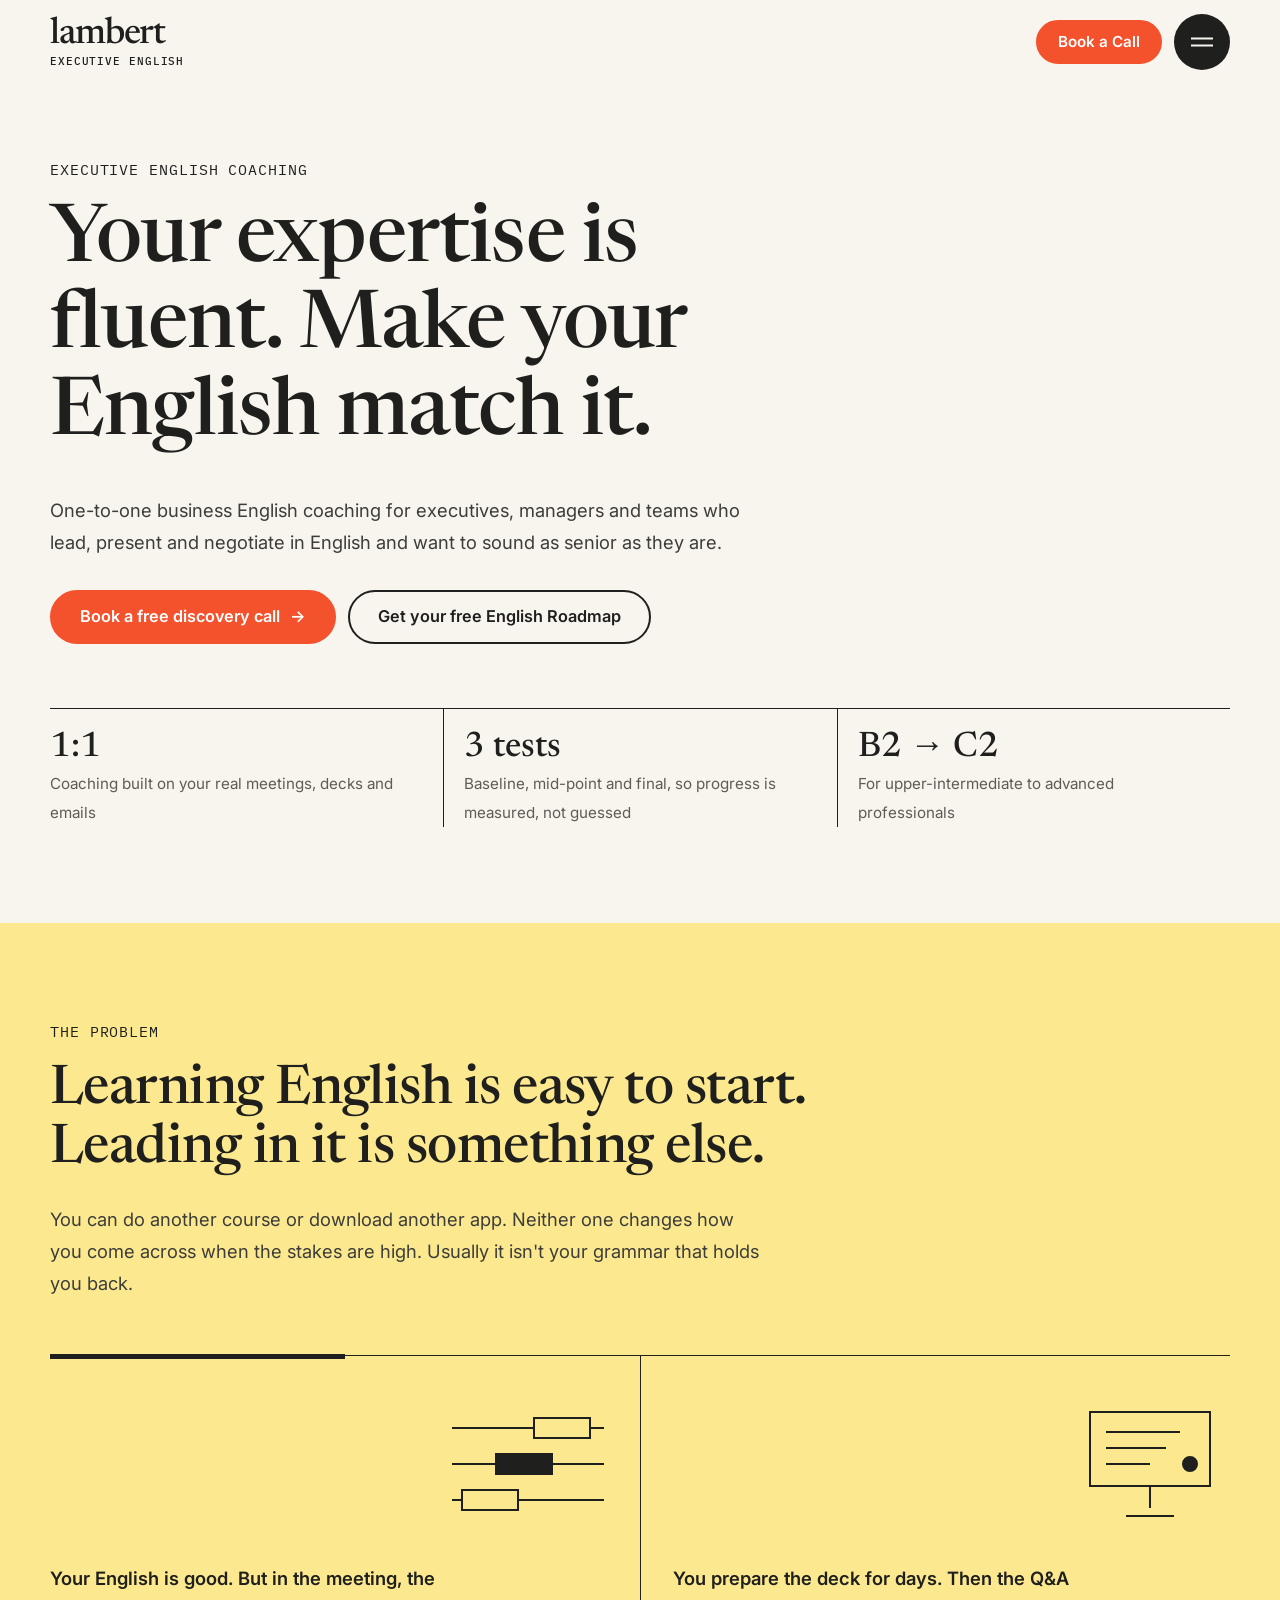
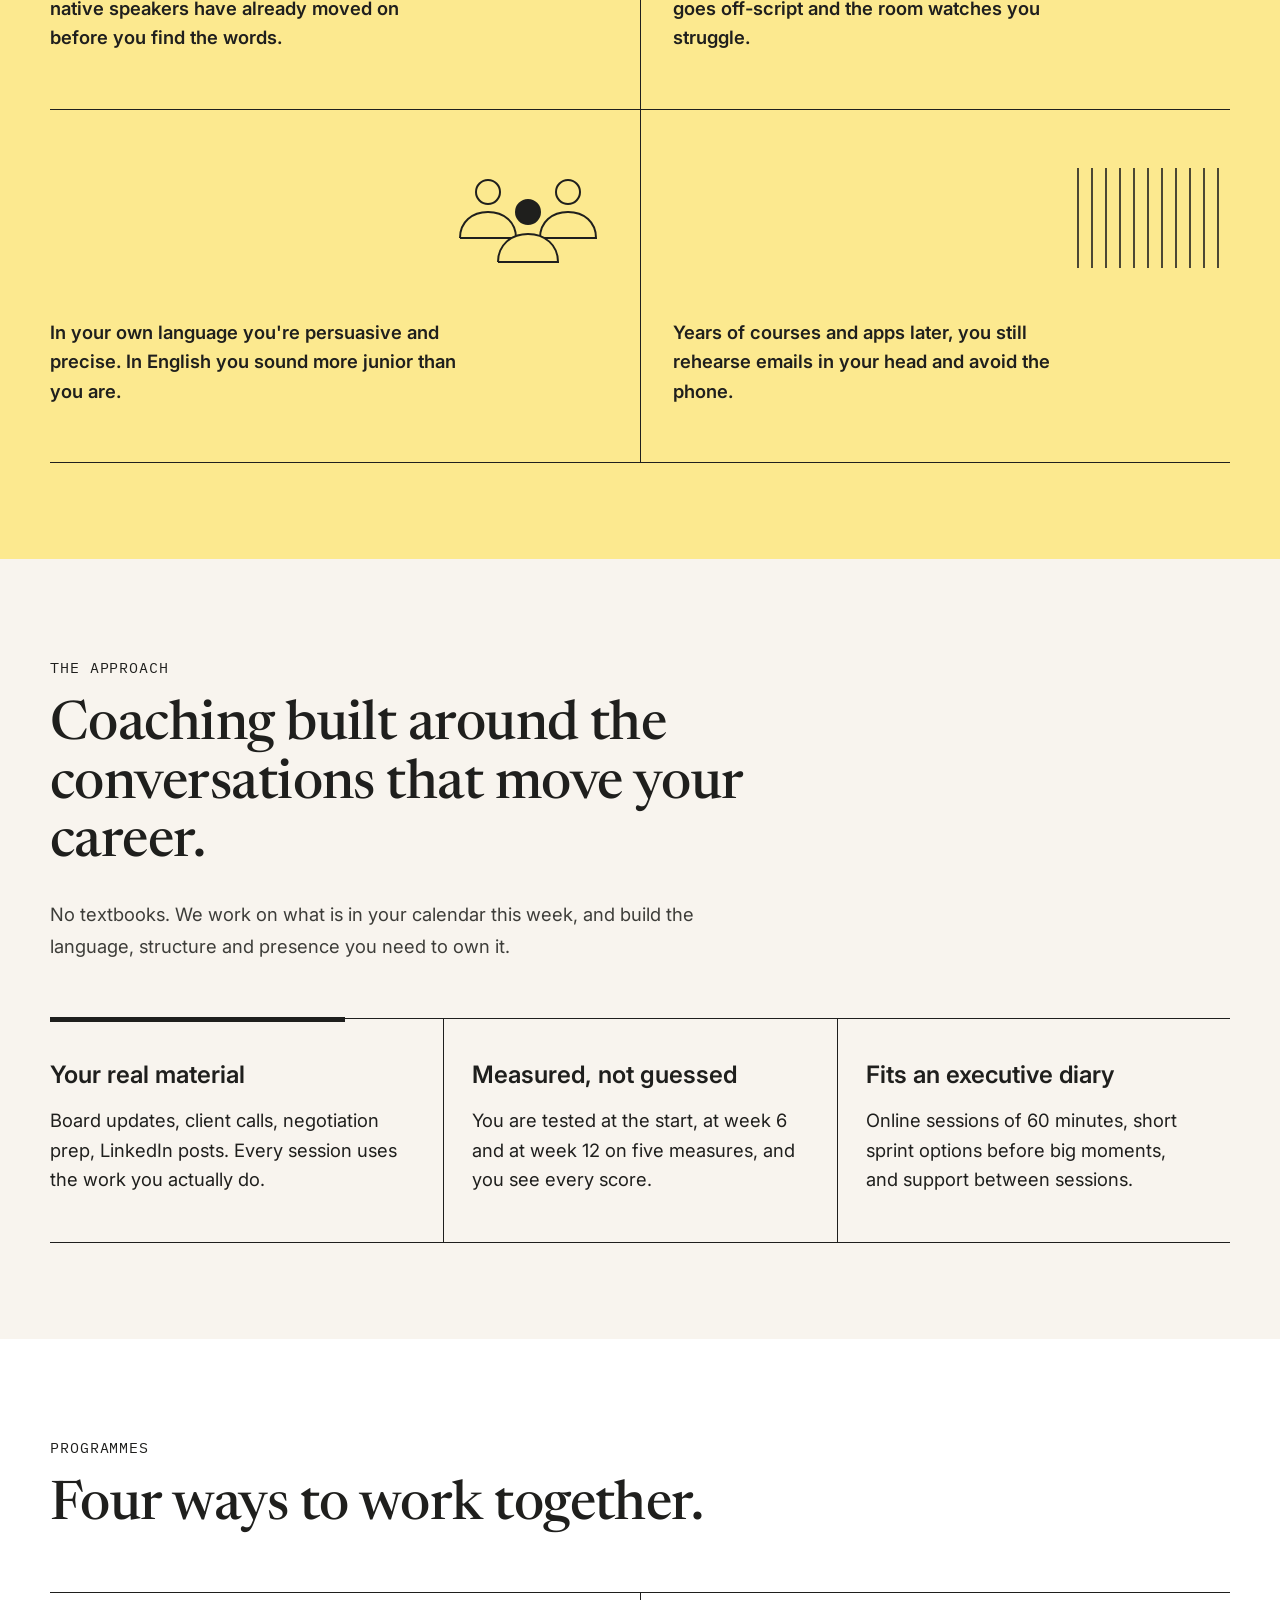
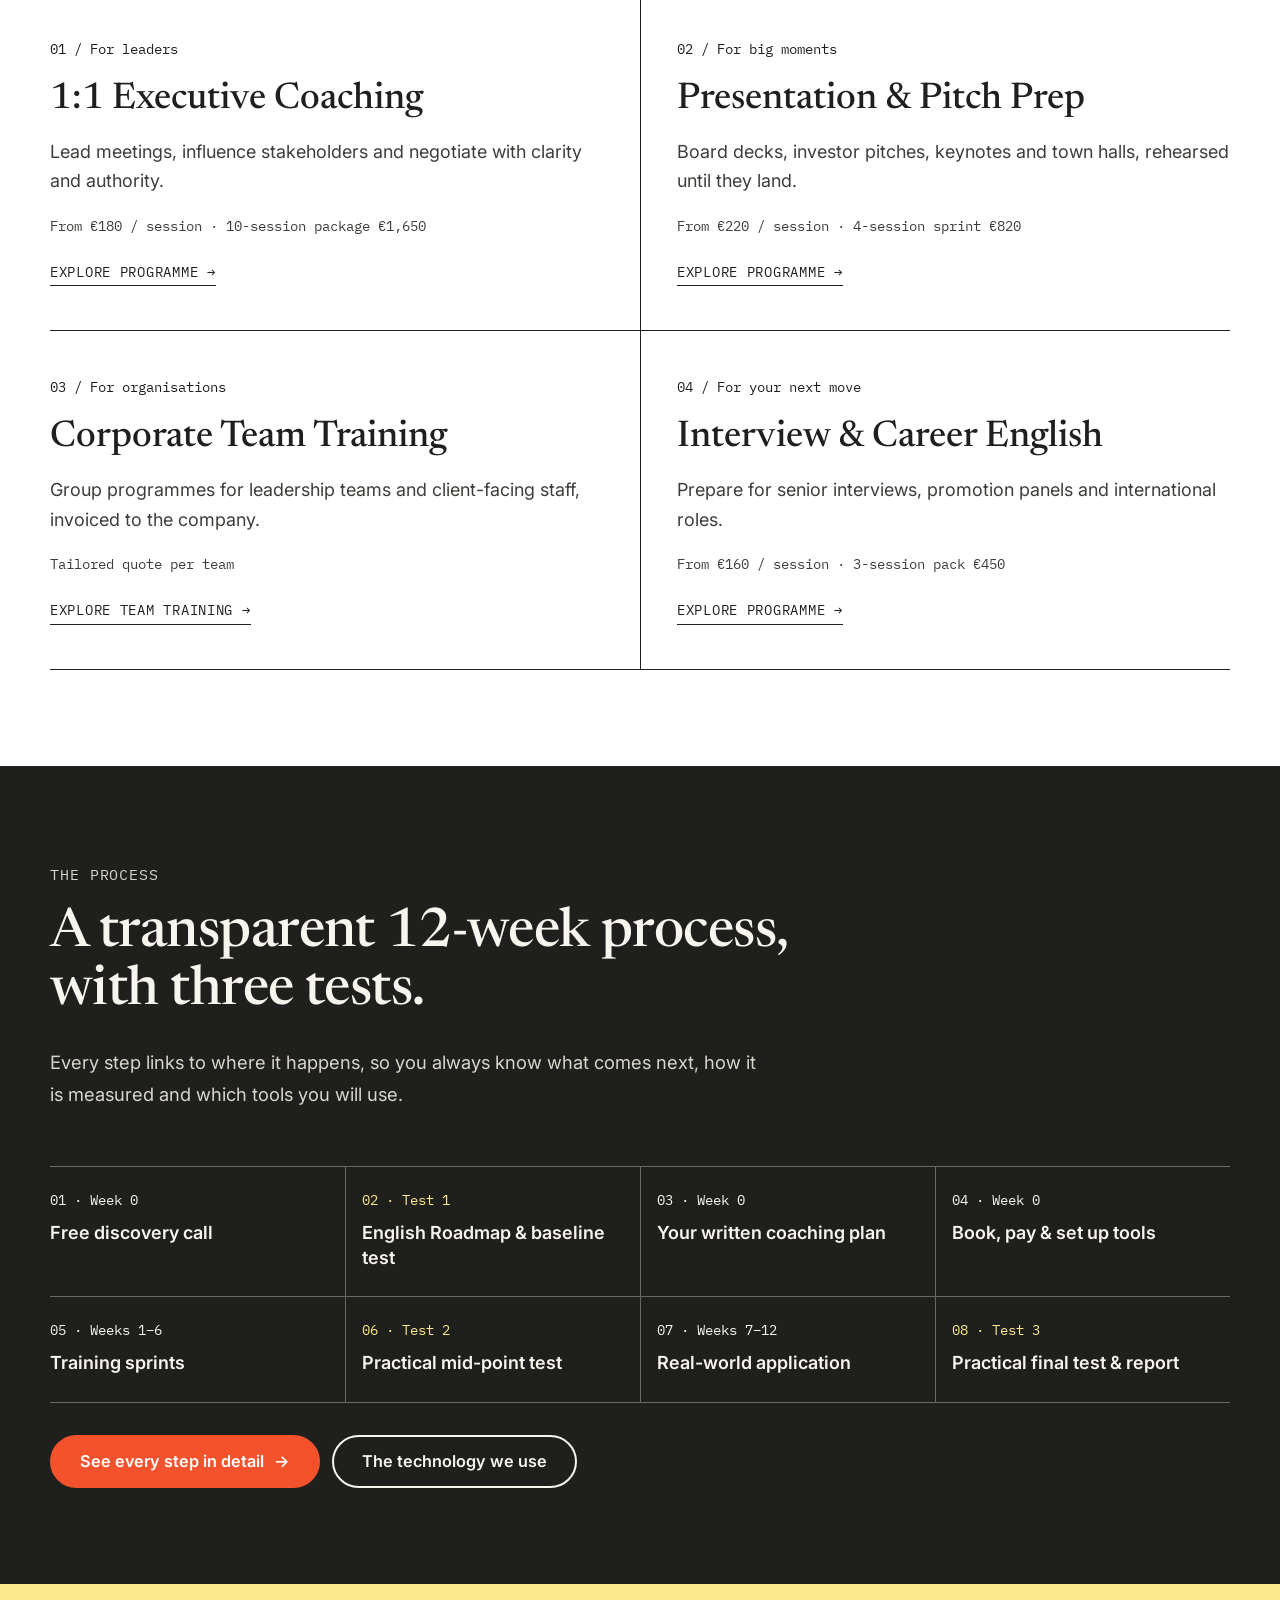
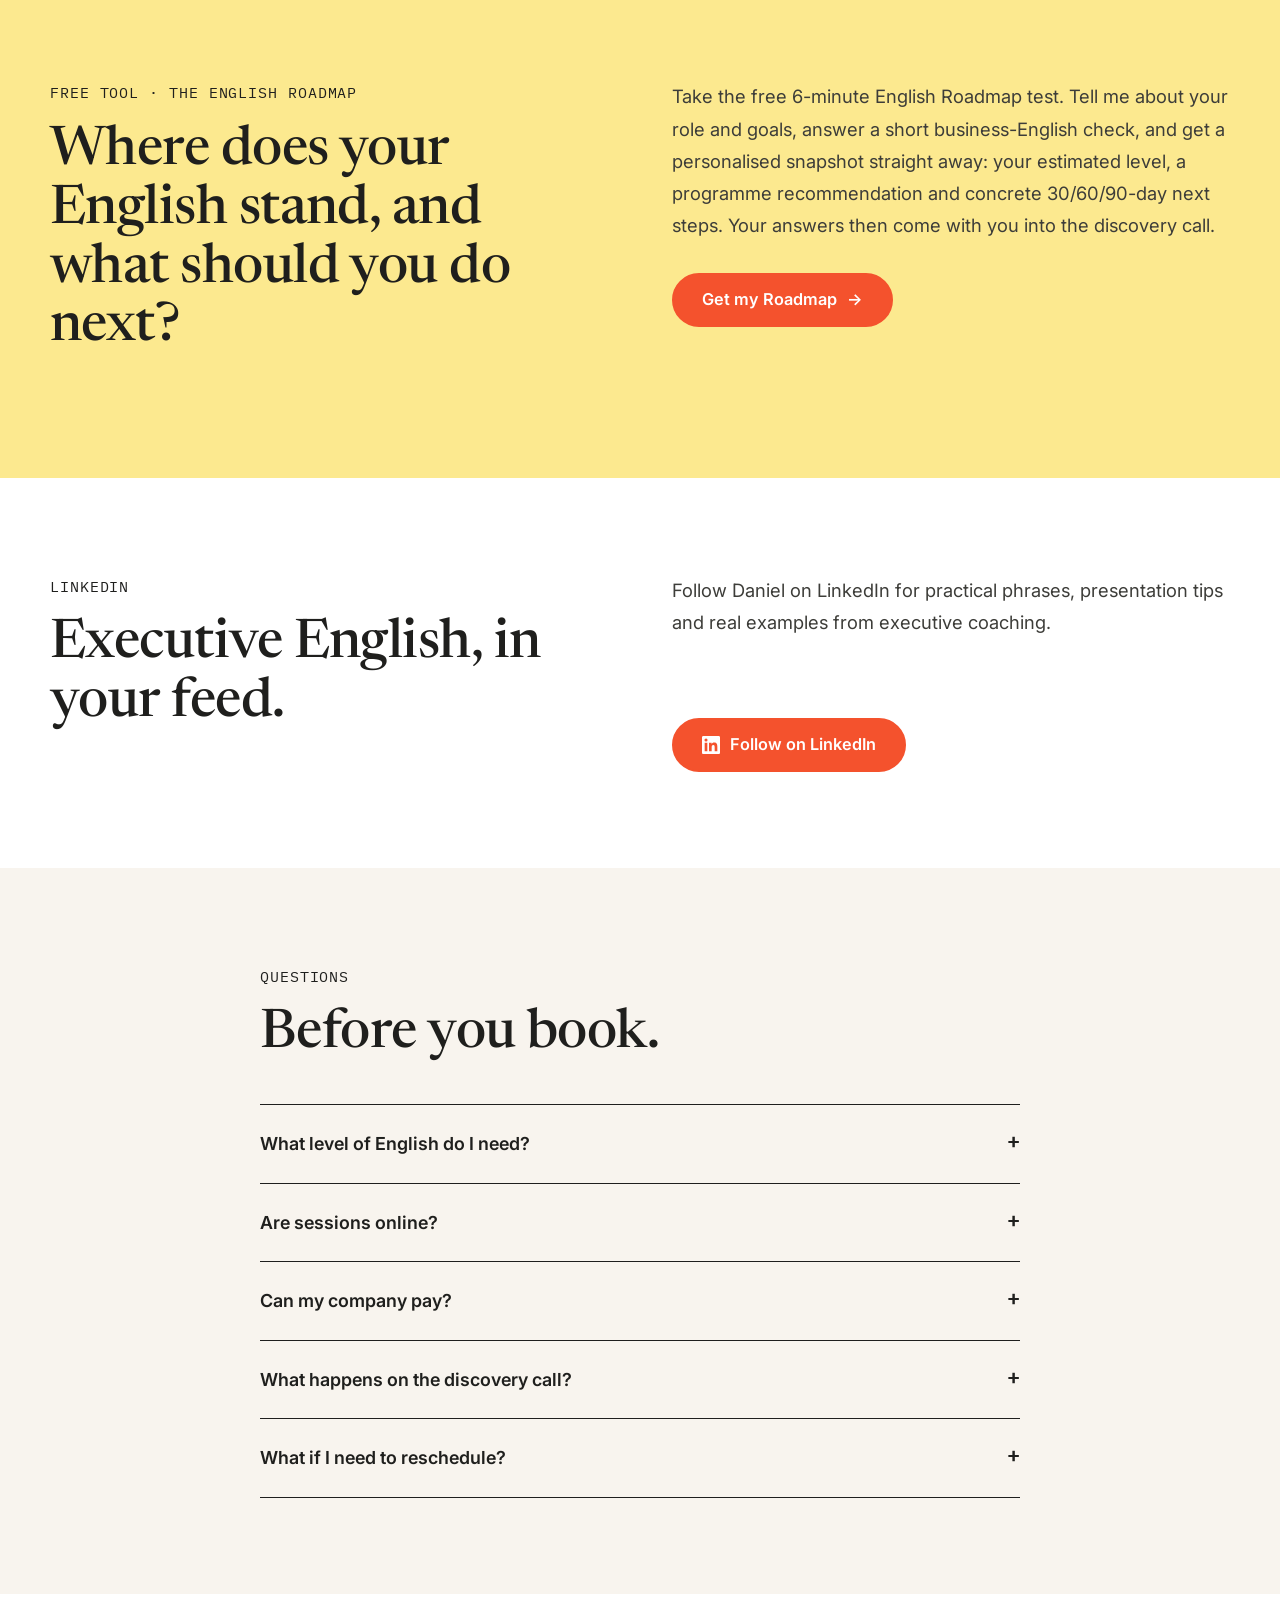
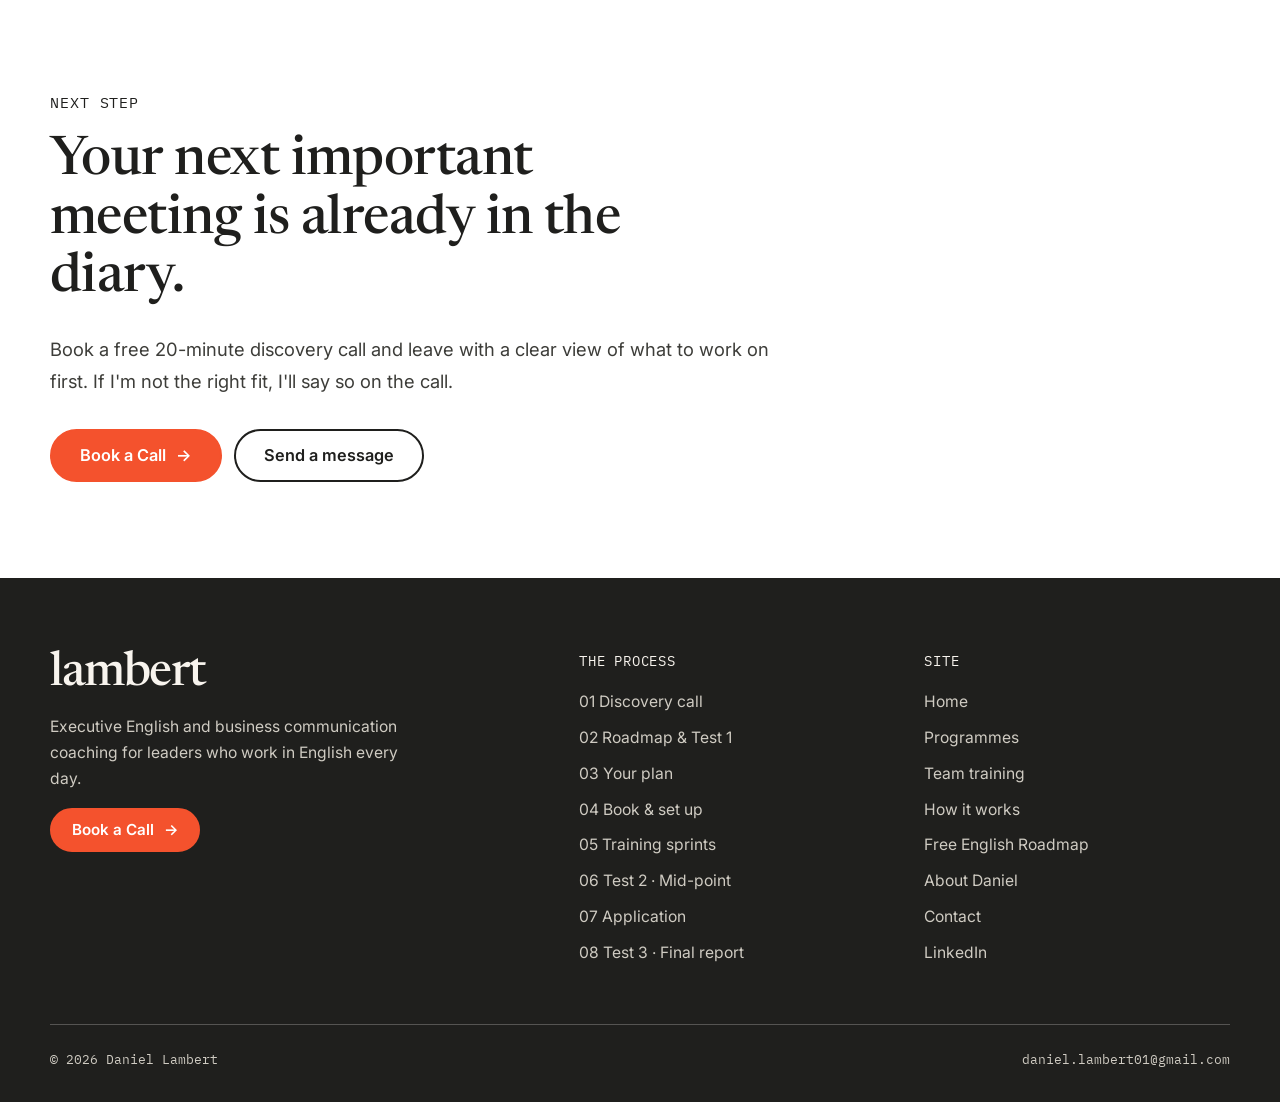
==== index.html @ 26c7d128 "Make mid-point and final tests practical, matched to their purpose Test 1 stays a 10-minute in-perso" ====
<!doctype html>
<html lang="en">
<head>
  <meta charset="utf-8">
  <meta name="viewport" content="width=device-width, initial-scale=1">
  <title>Daniel Lambert — Executive English Coaching</title>
  <meta name="description" content="Executive English and business communication coaching for leaders. Speak with authority in meetings, presentations, negotiations and interviews.">
  <link rel="preconnect" href="https://fonts.googleapis.com">
  <link rel="preconnect" href="https://fonts.gstatic.com" crossorigin>
  <link href="https://fonts.googleapis.com/css2?family=IBM+Plex+Mono:wght@400&family=Inter:wght@400;500;600&family=Newsreader:ital,opsz,wght@0,6..72,400;0,6..72,500;1,6..72,400&display=swap" rel="stylesheet">
  <link rel="stylesheet" href="css/styles.css">
</head>
<body data-page="home">

<main>
  <!-- Hero -->
  <section class="hero">
    <div class="container">
      <span class="label">Executive English Coaching</span>
      <h1>Your expertise is fluent. Make your English match it.</h1>
      <p class="lead">One-to-one business English coaching for executives, managers and teams who lead, present and negotiate in English and want to sound as senior as they are.</p>
      <div class="btn-row">
        <a class="btn" data-link="discovery">Book a free discovery call <span class="arrow">→</span></a>
        <a class="btn btn--outline" href="assessment.html">Get your free English Roadmap</a>
      </div>
      <div class="hero-meta">
        <div><strong>1:1</strong><span>Coaching built on your real meetings, decks and emails</span></div>
        <div><strong>3 tests</strong><span>Baseline, mid-point and final, so progress is measured, not guessed</span></div>
        <div><strong>B2 → C2</strong><span>For upper-intermediate to advanced professionals</span></div>
      </div>
    </div>
  </section>

  <!-- The problem -->
  <section class="section section--yellow">
    <div class="container">
      <div class="section-head">
        <span class="label">The problem</span>
        <h2>Learning English is easy to start. Leading in it is something else.</h2>
        <p class="lead">You can do another course or download another app. Neither one changes how you come across when the stakes are high. Usually it isn't your grammar that holds you back.</p>
      </div>

      <div class="rule-grid">
        <div class="rule-cell">
          <svg class="icon icon--sliders" viewBox="0 0 160 120" fill="none" stroke="currentColor" stroke-width="2" aria-hidden="true">
            <line x1="4" y1="24" x2="156" y2="24"/><rect x="86" y="14" width="56" height="20" fill="var(--yellow)"/>
            <line x1="4" y1="60" x2="156" y2="60"/><rect x="48" y="50" width="56" height="20" fill="currentColor"/>
            <line x1="4" y1="96" x2="156" y2="96"/><rect x="14" y="86" width="56" height="20" fill="var(--yellow)"/>
          </svg>
          <p>Your English is good. But in the meeting, the native speakers have already moved on before you find the words.</p>
        </div>
        <div class="rule-cell">
          <svg class="icon" viewBox="0 0 160 120" fill="none" stroke="currentColor" stroke-width="2" aria-hidden="true">
            <rect x="20" y="8" width="120" height="74"/><line x1="36" y1="28" x2="110" y2="28"/><line x1="36" y1="44" x2="96" y2="44"/><line x1="36" y1="60" x2="80" y2="60"/>
            <line x1="80" y1="82" x2="80" y2="104"/><line x1="56" y1="112" x2="104" y2="112"/><circle cx="120" cy="60" r="7" fill="currentColor"/>
          </svg>
          <p>You prepare the deck for days. Then the Q&amp;A goes off-script and the room watches you struggle.</p>
        </div>
        <div class="rule-cell">
          <svg class="icon" viewBox="0 0 160 120" fill="none" stroke="currentColor" stroke-width="2" aria-hidden="true">
            <circle cx="40" cy="34" r="12"/><path d="M12 80c0-16 12-26 28-26s28 10 28 26z"/>
            <circle cx="120" cy="34" r="12"/><path d="M92 80c0-16 12-26 28-26s28 10 28 26z"/>
            <circle cx="80" cy="54" r="12" fill="currentColor"/><path d="M50 104c0-17 13-28 30-28s30 11 30 28z" fill="var(--yellow)"/>
          </svg>
          <p>In your own language you're persuasive and precise. In English you sound more junior than you are.</p>
        </div>
        <div class="rule-cell">
          <svg class="icon" viewBox="0 0 160 120" fill="none" stroke="currentColor" stroke-width="1.6" aria-hidden="true">
            <line x1="8" y1="10" x2="8" y2="110"/><line x1="22" y1="10" x2="22" y2="110"/><line x1="36" y1="10" x2="36" y2="110"/>
            <line x1="50" y1="10" x2="50" y2="110"/><line x1="64" y1="10" x2="64" y2="110"/><line x1="78" y1="10" x2="78" y2="110"/>
            <line x1="92" y1="10" x2="92" y2="110"/><line x1="106" y1="10" x2="106" y2="110"/><line x1="120" y1="10" x2="120" y2="110"/>
            <line x1="134" y1="10" x2="134" y2="110"/><line x1="148" y1="10" x2="148" y2="110"/>
          </svg>
          <p>Years of courses and apps later, you still rehearse emails in your head and avoid the phone.</p>
        </div>
      </div>
    </div>
  </section>

  <!-- The approach -->
  <section class="section">
    <div class="container">
      <div class="section-head">
        <span class="label">The approach</span>
        <h2>Coaching built around the conversations that move your career.</h2>
        <p class="lead">No textbooks. We work on what is in your calendar this week, and build the language, structure and presence you need to own it.</p>
      </div>
      <div class="rule-grid rule-grid--3">
        <div class="rule-cell">
          <h3>Your real material</h3>
          <p style="font-weight:400">Board updates, client calls, negotiation prep, LinkedIn posts. Every session uses the work you actually do.</p>
        </div>
        <div class="rule-cell">
          <h3>Measured, not guessed</h3>
          <p style="font-weight:400">You are tested at the start, at week 6 and at week 12 on five measures, and you see every score.</p>
        </div>
        <div class="rule-cell">
          <h3>Fits an executive diary</h3>
          <p style="font-weight:400">Online sessions of 60 minutes, short sprint options before big moments, and support between sessions.</p>
        </div>
      </div>
    </div>
  </section>

  <!-- Programmes -->
  <section class="section section--white">
    <div class="container">
      <div class="section-head">
        <span class="label">Programmes</span>
        <h2>Four ways to work together.</h2>
      </div>
      <div class="offers">
        <article class="offer">
          <span class="num">01 / For leaders</span>
          <h3>1:1 Executive Coaching</h3>
          <p>Lead meetings, influence stakeholders and negotiate with clarity and authority.</p>
          <p class="price" data-price="executive"></p>
          <div class="btn-row"><a class="text-link" href="programmes.html#executive">Explore programme →</a></div>
        </article>
        <article class="offer">
          <span class="num">02 / For big moments</span>
          <h3>Presentation &amp; Pitch Prep</h3>
          <p>Board decks, investor pitches, keynotes and town halls, rehearsed until they land.</p>
          <p class="price" data-price="presentation"></p>
          <div class="btn-row"><a class="text-link" href="programmes.html#presentation">Explore programme →</a></div>
        </article>
        <article class="offer">
          <span class="num">03 / For organisations</span>
          <h3>Corporate Team Training</h3>
          <p>Group programmes for leadership teams and client-facing staff, invoiced to the company.</p>
          <p class="price" data-price="corporate"></p>
          <div class="btn-row"><a class="text-link" href="training.html">Explore team training →</a></div>
        </article>
        <article class="offer">
          <span class="num">04 / For your next move</span>
          <h3>Interview &amp; Career English</h3>
          <p>Prepare for senior interviews, promotion panels and international roles.</p>
          <p class="price" data-price="interview"></p>
          <div class="btn-row"><a class="text-link" href="programmes.html#interview">Explore programme →</a></div>
        </article>
      </div>
    </div>
  </section>

  <!-- Process -->
  <section class="section section--ink">
    <div class="container">
      <div class="section-head">
        <span class="label">The process</span>
        <h2>A transparent 12-week process, with three tests.</h2>
        <p class="lead">Every step links to where it happens, so you always know what comes next, how it is measured and which tools you will use.</p>
      </div>
      <nav class="strip" aria-label="Coaching process">
        <a data-link="discovery"><b>01 · Week 0</b><span>Free discovery call</span></a>
        <a href="assessment.html"><b class="is-test">02 · Test 1</b><span>English Roadmap &amp; baseline test</span></a>
        <a href="process.html#plan"><b>03 · Week 0</b><span>Your written coaching plan</span></a>
        <a href="book.html"><b>04 · Week 0</b><span>Book, pay &amp; set up tools</span></a>
        <a href="process.html#coaching"><b>05 · Weeks 1–6</b><span>Training sprints</span></a>
        <a href="process.html#midpoint"><b class="is-test">06 · Test 2</b><span>Practical mid-point test</span></a>
        <a href="process.html#apply"><b>07 · Weeks 7–12</b><span>Real-world application</span></a>
        <a href="process.html#review"><b class="is-test">08 · Test 3</b><span>Practical final test &amp; report</span></a>
      </nav>
      <div class="btn-row">
        <a class="btn" href="process.html">See every step in detail <span class="arrow">→</span></a>
        <a class="btn btn--outline" href="process.html#tools">The technology we use</a>
      </div>
    </div>
  </section>

  <!-- Assessment CTA -->
  <section class="section section--yellow">
    <div class="container split">
      <div>
        <span class="label">Free tool · The English Roadmap</span>
        <h2>Where does your English stand, and what should you do next?</h2>
      </div>
      <div>
        <p class="lead">Take the free 6-minute English Roadmap test. Tell me about your role and goals, answer a short business-English check, and get a personalised snapshot straight away: your estimated level, a programme recommendation and concrete 30/60/90-day next steps. Your answers then come with you into the discovery call.</p>
        <div class="btn-row"><a class="btn" href="assessment.html">Get my Roadmap <span class="arrow">→</span></a></div>
      </div>
    </div>
  </section>

  <!-- LinkedIn -->
  <section class="section section--white">
    <div class="container split">
      <div>
        <span class="label">LinkedIn</span>
        <h2>Executive English, in your feed.</h2>
      </div>
      <div>
        <p class="lead">Follow Daniel on LinkedIn for practical phrases, presentation tips and real examples from executive coaching.</p>
        <span class="linkedin-badge" data-followers></span>
        <div class="btn-row"><a class="btn" data-link="linkedin"><svg width="18" height="18" viewBox="0 0 24 24" fill="currentColor" aria-hidden="true"><path d="M20.45 20.45h-3.56v-5.57c0-1.33-.02-3.04-1.85-3.04-1.85 0-2.14 1.45-2.14 2.94v5.67H9.35V9h3.41v1.56h.05c.48-.9 1.64-1.85 3.37-1.85 3.6 0 4.27 2.37 4.27 5.46v6.28zM5.34 7.43a2.06 2.06 0 1 1 0-4.13 2.06 2.06 0 0 1 0 4.13zM7.12 20.45H3.56V9h3.56v11.45zM22.22 0H1.77C.79 0 0 .77 0 1.73v20.54C0 23.23.79 24 1.77 24h20.45c.98 0 1.78-.77 1.78-1.73V1.73C24 .77 23.2 0 22.22 0z"/></svg> Follow on LinkedIn</a></div>
      </div>
    </div>
  </section>

  <!-- FAQ -->
  <section class="section">
    <div class="container narrow">
      <span class="label">Questions</span>
      <h2>Before you book.</h2>
      <div class="faq" style="margin-top:40px">
        <details><summary>What level of English do I need?</summary><p>Most clients are upper-intermediate (B2) or above. The coaching focuses on precision, nuance and impact, not basic grammar. If you are below B2, the assessment will tell you, and I'll recommend a better first step.</p></details>
        <details><summary>Are sessions online?</summary><p>Yes, by Zoom, Teams or Google Meet. In-person sessions and on-site corporate workshops can be arranged on request.</p></details>
        <details><summary>Can my company pay?</summary><p>Yes. Corporate invoicing is available for every programme. Choose "Company is paying" in the assessment or contact me, and I'll prepare the paperwork your HR or L&amp;D team needs.</p></details>
        <details><summary>What happens on the discovery call?</summary><p>It's a free 20-minute conversation about your role, upcoming challenges and goals. If we're a good fit, you'll receive a written coaching plan within 48 hours. If we're not, I'll tell you honestly and point you to something better suited.</p></details>
        <details><summary>What if I need to reschedule?</summary><p>Sessions can be moved free of charge with 24 hours' notice through your booking confirmation link.</p></details>
      </div>
    </div>
  </section>

  <!-- Final CTA -->
  <section class="section section--white cta-band">
    <div class="container">
      <span class="label">Next step</span>
      <h2>Your next important meeting is already in the diary.</h2>
      <p class="lead">Book a free 20-minute discovery call and leave with a clear view of what to work on first. If I'm not the right fit, I'll say so on the call.</p>
      <div class="btn-row">
        <a class="btn" data-link="discovery">Book a Call <span class="arrow">→</span></a>
        <a class="btn btn--outline" href="contact.html">Send a message</a>
      </div>
    </div>
  </section>
</main>

<script src="js/config.js"></script>
<script src="js/main.js"></script>
</body>
</html>
---- css/styles.css ----
/* Visual language: warm cream + butter-yellow blocks, black serif headlines,
   monospace section labels, orange call-to-action, thin black rules and
   line-art icons. */
:root {
  --cream: #f8f4ee;
  --yellow: #fce98f;
  --ink: #1f1f1d;
  --ink-soft: #3d3d39;
  --muted: #5e5c55;
  --orange: #f4522d;
  --orange-dark: #d9411f;
  --rule: #1f1f1d;
  --white: #ffffff;
  --serif: "Newsreader", "Iowan Old Style", Georgia, serif;
  --sans: "Inter", system-ui, -apple-system, "Segoe UI", Roboto, sans-serif;
  --mono: "IBM Plex Mono", ui-monospace, "SFMono-Regular", Menlo, monospace;
}

* { box-sizing: border-box; }
html { scroll-behavior: smooth; }
body {
  margin: 0;
  font-family: var(--sans);
  color: var(--ink);
  background: var(--cream);
  font-size: 18px;
  line-height: 1.65;
  -webkit-font-smoothing: antialiased;
}
body.menu-open { overflow: hidden; }
a { color: inherit; }
img, svg { display: block; max-width: 100%; }
h1, h2, h3 { font-family: var(--serif); font-weight: 500; line-height: 1.08; margin: 0 0 .45em; letter-spacing: -0.01em; }
h1 { font-size: clamp(2.6rem, 6.4vw, 5rem); }
h2 { font-size: clamp(2.1rem, 4.6vw, 3.4rem); }
h3 { font-size: clamp(1.25rem, 2vw, 1.5rem); font-family: var(--sans); font-weight: 600; letter-spacing: 0; line-height: 1.35; }
p { margin: 0 0 1em; }
em.serif { font-style: italic; }

.container { width: min(1180px, 100% - 32px); margin-inline: auto; }
.narrow { max-width: 760px; }
.section { padding: 96px 0; }
.section--tight { padding: 64px 0; }
.section--yellow { background: var(--yellow); }
.section--ink { background: var(--ink); color: var(--cream); }
.section--ink .label, .section--ink .lead { color: #d9d5cc; }
.section--white { background: var(--white); }
@media (max-width: 640px) { .section { padding: 64px 0; } }

.label {
  display: block;
  font-family: var(--mono);
  font-size: .95rem;
  letter-spacing: .06em;
  text-transform: uppercase;
  margin-bottom: 1.1em;
}
.lead { font-size: 1.15rem; color: var(--ink-soft); max-width: 60ch; line-height: 1.75; }
.section-head { margin-bottom: 56px; max-width: 820px; }

/* ---------- Header ---------- */
.site-header {
  position: sticky; top: 0; z-index: 60;
  background: var(--cream);
  border-bottom: 1px solid transparent;
  transition: border-color .2s;
}
.site-header.scrolled { border-color: rgba(31,31,29,.15); }
.nav { display: flex; align-items: center; justify-content: space-between; height: 84px; gap: 12px; }
.logo {
  font-family: var(--serif); font-size: 2.3rem; line-height: 1; text-decoration: none;
  letter-spacing: -0.03em; font-weight: 500;
}
.logo small { font-family: var(--mono); font-size: .7rem; letter-spacing: .08em; display: block; text-transform: uppercase; margin-top: 2px; }
.nav-actions { display: flex; align-items: center; gap: 12px; }
.menu-btn {
  width: 56px; height: 56px; border-radius: 50%; border: 0; background: var(--ink);
  cursor: pointer; display: grid; place-items: center; flex: none;
}
.menu-btn span, .menu-btn span::before {
  display: block; width: 22px; height: 2px; background: var(--cream); position: relative; transition: transform .2s;
}
.menu-btn span::before { content: ""; position: absolute; top: 7px; }
.menu-btn span { transform: translateY(-3.5px); }
.menu-open .menu-btn span { transform: translateY(0) rotate(45deg); }
.menu-open .menu-btn span::before { top: 0; transform: rotate(-90deg); }

.menu {
  position: fixed; inset: 84px 0 0 0; background: var(--cream); z-index: 55;
  display: none; overflow-y: auto; padding: 32px 0 48px;
}
.menu-open .menu { display: block; }
.menu ol { list-style: none; margin: 0; padding: 0; counter-reset: m; }
.menu li { border-top: 1px solid var(--rule); }
.menu li:last-child { border-bottom: 1px solid var(--rule); }
.menu a {
  display: flex; align-items: baseline; gap: 18px; padding: 18px 0; text-decoration: none;
  font-family: var(--serif); font-size: clamp(1.8rem, 4.5vw, 2.8rem);
}
.menu a::before {
  counter-increment: m; content: counter(m, decimal-leading-zero);
  font-family: var(--mono); font-size: .9rem;
}
.menu a:hover, .menu a[aria-current="page"] { color: var(--orange); }
.menu-foot { margin-top: 32px; font-family: var(--mono); font-size: .9rem; display: flex; flex-wrap: wrap; gap: 24px; }

/* ---------- Buttons ---------- */
.btn {
  display: inline-flex; align-items: center; gap: 10px;
  padding: 15px 28px; border-radius: 999px; border: 2px solid var(--orange);
  background: var(--orange); color: var(--white); font-weight: 600; font-size: 1.02rem;
  text-decoration: none; cursor: pointer; font-family: var(--sans); line-height: 1.2;
  transition: background .15s, border-color .15s, color .15s;
}
.btn:hover { background: var(--orange-dark); border-color: var(--orange-dark); }
.btn--outline { background: transparent; color: var(--ink); border-color: var(--ink); }
.btn--outline:hover { background: var(--ink); color: var(--cream); border-color: var(--ink); }
.section--ink .btn--outline { color: var(--cream); border-color: var(--cream); }
.section--ink .btn--outline:hover { background: var(--cream); color: var(--ink); }
.btn--sm { padding: 11px 20px; font-size: .95rem; }
.btn .arrow { transition: transform .15s; }
.btn:hover .arrow { transform: translateX(3px); }
.btn-row { display: flex; flex-wrap: wrap; align-items: center; gap: 12px; margin-top: 32px; }
@media (max-width: 420px) { .nav-actions .btn { padding: 12px 18px; font-size: .95rem; } .logo { font-size: 1.9rem; } }

.text-link {
  font-family: var(--mono); font-size: .9rem; text-transform: uppercase; letter-spacing: .05em;
  text-decoration: none; border-bottom: 1.5px solid currentColor; padding-bottom: 2px;
}
.text-link:hover { color: var(--orange); }

/* ---------- Hero ---------- */
.hero { padding: 72px 0 96px; }
.hero h1 { max-width: 15ch; }
.hero .lead { margin-top: 8px; }
.hero-meta {
  margin-top: 64px; display: grid; grid-template-columns: repeat(3, 1fr);
  border-top: 1px solid var(--rule);
}
.hero-meta div { padding: 20px 20px 0 0; }
.hero-meta div + div { padding-left: 20px; border-left: 1px solid var(--rule); }
.hero-meta strong { display: block; font-family: var(--serif); font-size: 2.2rem; font-weight: 500; line-height: 1.1; }
.hero-meta span { font-size: .95rem; color: var(--muted); }
@media (max-width: 640px) {
  .hero { padding: 40px 0 64px; }
  .hero-meta { grid-template-columns: 1fr; }
  .hero-meta div + div { border-left: 0; padding-left: 0; border-top: 1px solid var(--rule); margin-top: 20px; }
}

/* ---------- Ruled grid (problem / benefits) ---------- */
.rule-grid {
  display: grid; grid-template-columns: repeat(2, 1fr);
  border-top: 1px solid var(--rule); position: relative;
}
.rule-grid::before {
  content: ""; position: absolute; top: -2px; left: 0; width: 25%; height: 5px; background: var(--rule);
}
.rule-cell {
  padding: 48px 32px 56px 0; border-bottom: 1px solid var(--rule); min-height: 300px;
  display: flex; flex-direction: column; justify-content: space-between; gap: 40px;
}
.rule-cell:nth-child(2n) { padding-left: 32px; padding-right: 0; border-left: 1px solid var(--rule); }
.rule-cell .icon { align-self: flex-end; width: 160px; height: 120px; color: var(--ink); }
.rule-cell p { font-weight: 600; font-size: 1.15rem; line-height: 1.6; margin: 0; max-width: 34ch; }
.rule-grid--3 { grid-template-columns: repeat(3, 1fr); }
.rule-grid--3 .rule-cell { padding: 40px 28px 48px; border-left: 1px solid var(--rule); min-height: 0; justify-content: flex-start; gap: 4px; }
.rule-grid--3 .rule-cell:nth-child(3n+1) { padding-left: 0; border-left: 0; }
.rule-grid--3 .rule-cell:nth-child(2n) { padding-right: 28px; }
@media (max-width: 900px) { .rule-grid--3 { grid-template-columns: 1fr; } .rule-grid--3 .rule-cell { padding: 36px 0 !important; border-left: 0 !important; } }
@media (max-width: 560px) {
  .rule-cell { padding: 32px 16px 40px 0; min-height: 260px; }
  .rule-cell:nth-child(2n) { padding-left: 16px; }
  .rule-cell .icon { width: 110px; height: 90px; }
  .rule-cell p { font-size: 1.02rem; }
}

/* ---------- Programmes ---------- */
.offers { display: grid; grid-template-columns: repeat(2, 1fr); gap: 0; border-top: 1px solid var(--rule); }
.offer {
  padding: 44px 36px 44px 0; border-bottom: 1px solid var(--rule); display: flex; flex-direction: column;
}
.offer:nth-child(2n) { padding: 44px 0 44px 36px; border-left: 1px solid var(--rule); }
.offer .num { font-family: var(--mono); font-size: .9rem; margin-bottom: 18px; }
.offer h3 { font-family: var(--serif); font-weight: 500; font-size: clamp(1.7rem, 3vw, 2.3rem); line-height: 1.12; }
.offer p { color: var(--ink-soft); }
.offer ul { padding: 0; margin: 0 0 24px; list-style: none; }
.offer li { padding: 10px 0; border-top: 1px dashed rgba(31,31,29,.35); font-size: 1rem; }
.offer .price { font-family: var(--mono); font-size: .9rem; margin: 0 0 22px; }
.offer .btn-row { margin-top: auto; }
@media (max-width: 820px) {
  .offers { grid-template-columns: 1fr; }
  .offer, .offer:nth-child(2n) { padding: 40px 0; border-left: 0; }
}

/* ---------- Process ---------- */
.steps { list-style: none; margin: 0; padding: 0; border-top: 1px solid var(--rule); }
.steps li {
  display: grid; grid-template-columns: 110px 1fr 1.2fr auto; gap: 28px; align-items: start;
  padding: 36px 0; border-bottom: 1px solid var(--rule);
}
.steps .step-num { font-family: var(--mono); font-size: .95rem; padding-top: 8px; }
.steps h3 { font-family: var(--serif); font-weight: 500; font-size: clamp(1.6rem, 2.6vw, 2.1rem); margin: 0; line-height: 1.15; }
.steps p { margin: 0; color: var(--ink-soft); }
.steps .when { display: block; font-family: var(--mono); font-size: .85rem; margin-top: 10px; color: var(--muted); }
.steps .btn { white-space: nowrap; }
.section--ink .steps, .section--ink .steps li { border-color: rgba(248,244,238,.35); }
.section--ink .steps p { color: #d9d5cc; }
@media (max-width: 960px) {
  .steps li { grid-template-columns: 70px 1fr; gap: 14px 20px; }
  .steps li > p, .steps li > .btn, .steps li > .text-link { grid-column: 2; justify-self: start; }
}

/* Compact process strip */
.strip { display: grid; grid-template-columns: repeat(4, 1fr); border-top: 1px solid var(--rule); }
.strip a {
  text-decoration: none; padding: 22px 16px 26px; border-bottom: 1px solid var(--rule); border-left: 1px solid var(--rule);
  display: flex; flex-direction: column; gap: 10px; transition: color .15s, background .2s;
}
.strip a:nth-child(4n+1) { border-left: 0; padding-left: 0; }
.strip a:hover { color: var(--orange); }
.strip b { font-family: var(--mono); font-weight: 400; font-size: .85rem; }
.strip b.is-test { color: var(--yellow); }
.strip span { font-weight: 600; line-height: 1.35; }
.section--ink .strip, .section--ink .strip a { border-color: rgba(248,244,238,.35); }
@media (max-width: 760px) {
  .strip { grid-template-columns: repeat(2, 1fr); }
  .strip a:nth-child(n) { border-left: 1px solid rgba(248,244,238,.35); padding-left: 16px; }
  .strip a:nth-child(2n+1) { border-left: 0; padding-left: 0; }
}

/* Timeline (process overview) */
.timeline { position: relative; }
.timeline-track { position: absolute; left: 0; right: 0; top: 13px; height: 3px; background: rgba(31,31,29,.2); }
.timeline-fill { display: block; height: 100%; width: 100%; background: var(--ink); transform-origin: left; }
.timeline-phases { display: grid; grid-template-columns: repeat(3, 1fr); position: relative; }
.phase { text-decoration: none; padding: 0 28px 0 0; display: block; }
.phase + .phase { padding-left: 28px; border-left: 1px solid var(--rule); }
.phase h3 { font-family: var(--serif); font-weight: 500; font-size: clamp(1.5rem, 2.4vw, 2rem); margin-top: -.2em; }
.phase p { color: var(--ink-soft); font-size: 1rem; margin: 0; }
.phase .label { margin: 26px 0 .4em; }
.phase:hover h3 { color: var(--orange); }
.test-dot {
  display: inline-block; font-family: var(--mono); font-size: .8rem; text-transform: uppercase; letter-spacing: .05em;
  background: var(--ink); color: var(--yellow); padding: 5px 12px; border-radius: 999px; position: relative; z-index: 1;
}
@media (max-width: 820px) {
  .timeline-track { left: 13px; right: auto; top: 0; bottom: 0; width: 3px; height: auto; }
  .timeline-fill { transform-origin: top; }
  .timeline-phases { grid-template-columns: 1fr; gap: 40px; }
  .phase, .phase + .phase { padding: 0 0 0 0; border-left: 0; }
  .phase > :not(.test-dot) { margin-left: 40px; display: block; }
}

/* Detailed steps */
.steps--detail li { grid-template-columns: 90px minmax(180px, 1fr) 2fr 210px; }
.steps--detail li > :last-child { justify-self: end; }
.steps li > span:empty { display: none; }
.steps--detail h3 { font-size: clamp(1.4rem, 2.2vw, 1.8rem); }
.phase-tag {
  display: inline-block; font-family: var(--mono); font-size: .78rem; text-transform: uppercase; letter-spacing: .05em;
  border: 1px solid var(--ink); border-radius: 999px; padding: 3px 10px; margin-bottom: 12px;
}
.phase-tag.test { background: var(--yellow); }
.mini { display: grid; grid-template-columns: 70px 1fr; gap: 6px 14px; margin: 16px 0 0; font-size: .95rem; }
.mini dt { font-family: var(--mono); font-size: .78rem; text-transform: uppercase; padding-top: 3px; }
.mini dd { margin: 0; color: var(--ink-soft); }
@media (max-width: 960px) {
  .steps--detail li { grid-template-columns: 70px 1fr; }
  .steps--detail li > div:last-of-type { grid-column: 2; }
  .steps--detail li > :last-child { justify-self: start; }
}

/* Measures */
.measure-grid { display: grid; grid-template-columns: repeat(5, 1fr); border-top: 1px solid rgba(248,244,238,.35); }
.measure-grid > div { padding: 28px 20px 8px; border-left: 1px solid rgba(248,244,238,.35); }
.measure-grid > div:first-child { border-left: 0; padding-left: 0; }
.measure-grid h3 { font-family: var(--serif); font-weight: 500; font-size: 1.8rem; color: var(--cream); }
.measure-grid p { color: #d9d5cc; font-size: .98rem; }
@media (max-width: 900px) {
  .measure-grid { grid-template-columns: 1fr 1fr; }
  .measure-grid > div:nth-child(n) { border-left: 0; padding-left: 0; border-bottom: 1px solid rgba(248,244,238,.35); }
}

/* Test cards and table */
.test-grid { display: grid; grid-template-columns: repeat(3, 1fr); border-top: 1px solid var(--rule); }
.test-grid > div { padding: 32px 28px 36px; border-left: 1px solid var(--rule); }
.test-grid > div:first-child { border-left: 0; padding-left: 0; }
.test-grid h3 { font-family: var(--serif); font-weight: 500; font-size: 1.8rem; margin-top: 18px; }
.test-grid .mini { grid-template-columns: 76px 1fr; }
@media (max-width: 860px) {
  .test-grid { grid-template-columns: 1fr; }
  .test-grid > div { border-left: 0; padding: 32px 0; border-bottom: 1px solid var(--rule); }
}
.table-wrap { overflow-x: auto; margin-top: 64px; }
.test-table { width: 100%; border-collapse: collapse; font-size: 1rem; min-width: 560px; }
.test-table th { font-family: var(--mono); font-weight: 400; font-size: .8rem; text-transform: uppercase; letter-spacing: .05em; text-align: left; padding: 12px 16px 12px 0; border-bottom: 2px solid var(--rule); }
.test-table td { padding: 16px 16px 16px 0; border-bottom: 1px solid var(--rule); vertical-align: top; }
.test-table td:first-child { font-weight: 600; }
.test-table a { text-decoration: none; }
@media (max-width: 640px) {
  .test-table { min-width: 0; }
  .test-table thead { display: none; }
  .test-table tr { display: block; padding: 18px 0; border-bottom: 1px solid var(--rule); }
  .test-table td { display: block; border: 0; padding: 4px 0; }
  .test-table td[data-label]::before { content: attr(data-label); display: block; font-family: var(--mono); font-size: .75rem; text-transform: uppercase; margin-top: 8px; color: var(--muted); }
}
.test-table a:hover { color: var(--orange); }

/* LinkedIn block */
.linkedin-badge { display: inline-flex; align-items: center; gap: 10px; font-family: var(--mono); font-size: .9rem; margin-top: 8px; }
.linkedin-badge svg { width: 22px; height: 22px; }

/* ---------- Two column / quote ---------- */
.split { display: grid; grid-template-columns: 1fr 1fr; gap: 64px; align-items: start; }
@media (max-width: 860px) { .split { grid-template-columns: 1fr; gap: 32px; } }
.big-quote { font-family: var(--serif); font-size: clamp(1.8rem, 3.6vw, 2.8rem); line-height: 1.2; margin: 0; }
.ticks { list-style: none; padding: 0; margin: 0; border-top: 1px solid var(--rule); }
.ticks li { padding: 16px 0 16px 34px; border-bottom: 1px solid var(--rule); position: relative; }
.ticks li::before {
  content: ""; position: absolute; left: 0; top: 22px; width: 14px; height: 14px; border-radius: 50%;
  border: 1.5px solid var(--ink); background: radial-gradient(var(--ink) 35%, transparent 40%);
}
.section--ink .ticks, .section--ink .ticks li { border-color: rgba(248,244,238,.35); }
.section--ink .ticks li::before { border-color: var(--cream); background: radial-gradient(var(--cream) 35%, transparent 40%); }

/* ---------- FAQ ---------- */
.faq { border-top: 1px solid var(--rule); }
.faq details { border-bottom: 1px solid var(--rule); padding: 24px 0; }
.faq summary {
  cursor: pointer; list-style: none; font-weight: 600; font-size: 1.12rem;
  display: flex; justify-content: space-between; gap: 20px;
}
.faq summary::-webkit-details-marker { display: none; }
.faq summary::after { content: "+"; font-family: var(--mono); font-size: 1.4rem; line-height: 1; }
.faq details[open] summary::after { content: "−"; }
.faq details p { margin: 14px 0 0; color: var(--ink-soft); max-width: 70ch; }

/* ---------- CTA band ---------- */
.cta-band { text-align: left; }
.cta-band h2 { max-width: 18ch; }

/* ---------- Forms / assessment ---------- */
.panel { background: var(--white); border: 1px solid var(--rule); padding: 44px; }
@media (max-width: 560px) { .panel { padding: 24px 18px; } }
.progress { display: grid; grid-template-columns: repeat(5, 1fr); gap: 6px; margin-bottom: 10px; }
.progress span { height: 4px; background: rgba(31,31,29,.15); }
.progress span.done { background: var(--ink); }
.progress-label { font-family: var(--mono); font-size: .85rem; text-transform: uppercase; letter-spacing: .05em; margin-bottom: 32px; }
.form-step { display: none; }
.form-step.active { display: block; }
.form-step h2 { font-size: clamp(1.8rem, 3.6vw, 2.5rem); }
label, .field-label { display: block; font-weight: 600; font-size: .98rem; margin: 22px 0 8px; }
.optional { font-weight: 400; color: var(--muted); }
input[type=text], input[type=email], input[type=tel], select, textarea {
  width: 100%; padding: 14px 16px; border: 1px solid var(--ink); border-radius: 0;
  font: inherit; font-size: 1rem; background: var(--cream); color: var(--ink);
}
input:focus, select:focus, textarea:focus { outline: 3px solid var(--yellow); outline-offset: 0; }
textarea { min-height: 120px; resize: vertical; }
.row-2 { display: grid; grid-template-columns: 1fr 1fr; gap: 0 20px; }
@media (max-width: 600px) { .row-2 { grid-template-columns: 1fr; } }
.choices { display: grid; grid-template-columns: repeat(2, 1fr); gap: 10px; }
@media (max-width: 600px) { .choices { grid-template-columns: 1fr; } }
.choice {
  display: flex; gap: 12px; align-items: flex-start; border: 1px solid var(--ink); padding: 14px 16px;
  margin: 0; font-weight: 500; cursor: pointer; background: var(--cream); font-size: 1rem;
}
.choice:has(input:checked) { background: var(--yellow); }
.choice input { margin-top: 5px; accent-color: var(--ink); }
.quiz-q { margin-top: 28px; }
.quiz-q > p { font-weight: 600; margin-bottom: 10px; }
.quiz-q > p b { font-family: var(--mono); font-weight: 400; margin-right: 8px; }
.form-nav { display: flex; justify-content: space-between; gap: 12px; margin-top: 36px; flex-wrap: wrap; }
.error { color: #b3261e; font-size: .95rem; margin-top: 14px; min-height: 1.3em; }
.result-box { background: var(--yellow); padding: 28px; margin: 24px 0; border: 1px solid var(--rule); }
.result-box h3 { font-family: var(--serif); font-weight: 500; font-size: 2rem; margin-bottom: 6px; }
.kv { display: grid; grid-template-columns: 180px 1fr; border-top: 1px solid var(--rule); margin: 0; }
.kv dt, .kv dd { padding: 12px 0; border-bottom: 1px solid var(--rule); margin: 0; }
.kv dt { font-family: var(--mono); font-size: .85rem; text-transform: uppercase; padding-top: 15px; }
@media (max-width: 560px) { .kv { grid-template-columns: 1fr; } .kv dt { border-bottom: 0; padding-bottom: 0; } }
.notice { font-family: var(--mono); font-size: .85rem; color: var(--muted); }

/* ---------- Footer ---------- */
.site-footer { background: var(--ink); color: #cfcbc2; padding: 72px 0 32px; font-size: .98rem; }
.site-footer a { text-decoration: none; }
.site-footer a:hover { color: var(--orange); }
.footer-top { display: grid; grid-template-columns: 1.6fr 1fr 1fr; gap: 40px; padding-bottom: 48px; border-bottom: 1px solid rgba(248,244,238,.25); }
.footer-top .logo { color: var(--cream); font-size: 3rem; }
.footer-top h4 { font-family: var(--mono); font-weight: 400; text-transform: uppercase; font-size: .85rem; letter-spacing: .06em; margin: 0 0 16px; color: var(--cream); }
.footer-top ul { list-style: none; margin: 0; padding: 0; }
.footer-top li { margin-bottom: 10px; }
.footer-bottom { padding-top: 24px; font-family: var(--mono); font-size: .8rem; display: flex; justify-content: space-between; flex-wrap: wrap; gap: 12px; }
@media (max-width: 760px) { .footer-top { grid-template-columns: 1fr 1fr; } .footer-top > div:first-child { grid-column: 1 / -1; } }

/* ---------- Motion ---------- */
.js .reveal { opacity: 0; transform: translateY(26px); transition: opacity .8s cubic-bezier(.2,.7,.2,1), transform .8s cubic-bezier(.2,.7,.2,1); transition-delay: var(--d, 0ms); }
.js .reveal.in { opacity: 1; transform: none; }
.js .rule-grid::before { width: 0; transition: width 1.4s cubic-bezier(.2,.7,.2,1) .2s; }
.js .rule-grid.in::before { width: 25%; }
.js .rule-cell .icon *:not([stroke-dasharray]):not(text) { stroke-dasharray: 420; stroke-dashoffset: 420; transition: stroke-dashoffset 1.8s ease .3s; }
.js .rule-cell.in .icon *:not([stroke-dasharray]):not(text) { stroke-dashoffset: 0; }
.js .timeline-fill { transform: scaleX(0); transition: transform 2.2s cubic-bezier(.2,.7,.2,1) .3s; }
.js .timeline.in .timeline-fill { transform: scaleX(1); }
.js .timeline .test-dot { transform: scale(.4); opacity: 0; transition: transform .5s cubic-bezier(.3,1.6,.5,1), opacity .3s; }
.js .timeline.in .phase:nth-child(1) .test-dot { transition-delay: .3s; }
.js .timeline.in .phase:nth-child(2) .test-dot { transition-delay: 1.1s; }
.js .timeline.in .phase:nth-child(3) .test-dot { transition-delay: 1.9s; }
.js .timeline.in .test-dot { transform: none; opacity: 1; }
@media (max-width: 820px) {
  .js .timeline-fill { transform: scaleY(0); }
  .js .timeline.in .timeline-fill { transform: scaleY(1); }
}
.icon--sliders rect { animation: slide 6s ease-in-out infinite; }
.icon--sliders rect:nth-of-type(2) { animation-delay: -2s; animation-direction: reverse; }
.icon--sliders rect:nth-of-type(3) { animation-delay: -4s; }
@keyframes slide { 0%, 100% { transform: translateX(0); } 50% { transform: translateX(-34px); } }
@media (prefers-reduced-motion: reduce) {
  .js .reveal, .js .rule-cell .icon *, .js .timeline-fill, .js .timeline .test-dot { transition: none !important; opacity: 1 !important; transform: none !important; stroke-dashoffset: 0 !important; }
  .js .rule-grid::before { transition: none; width: 25%; }
  .icon--sliders rect { animation: none; }
  html { scroll-behavior: auto; }
}
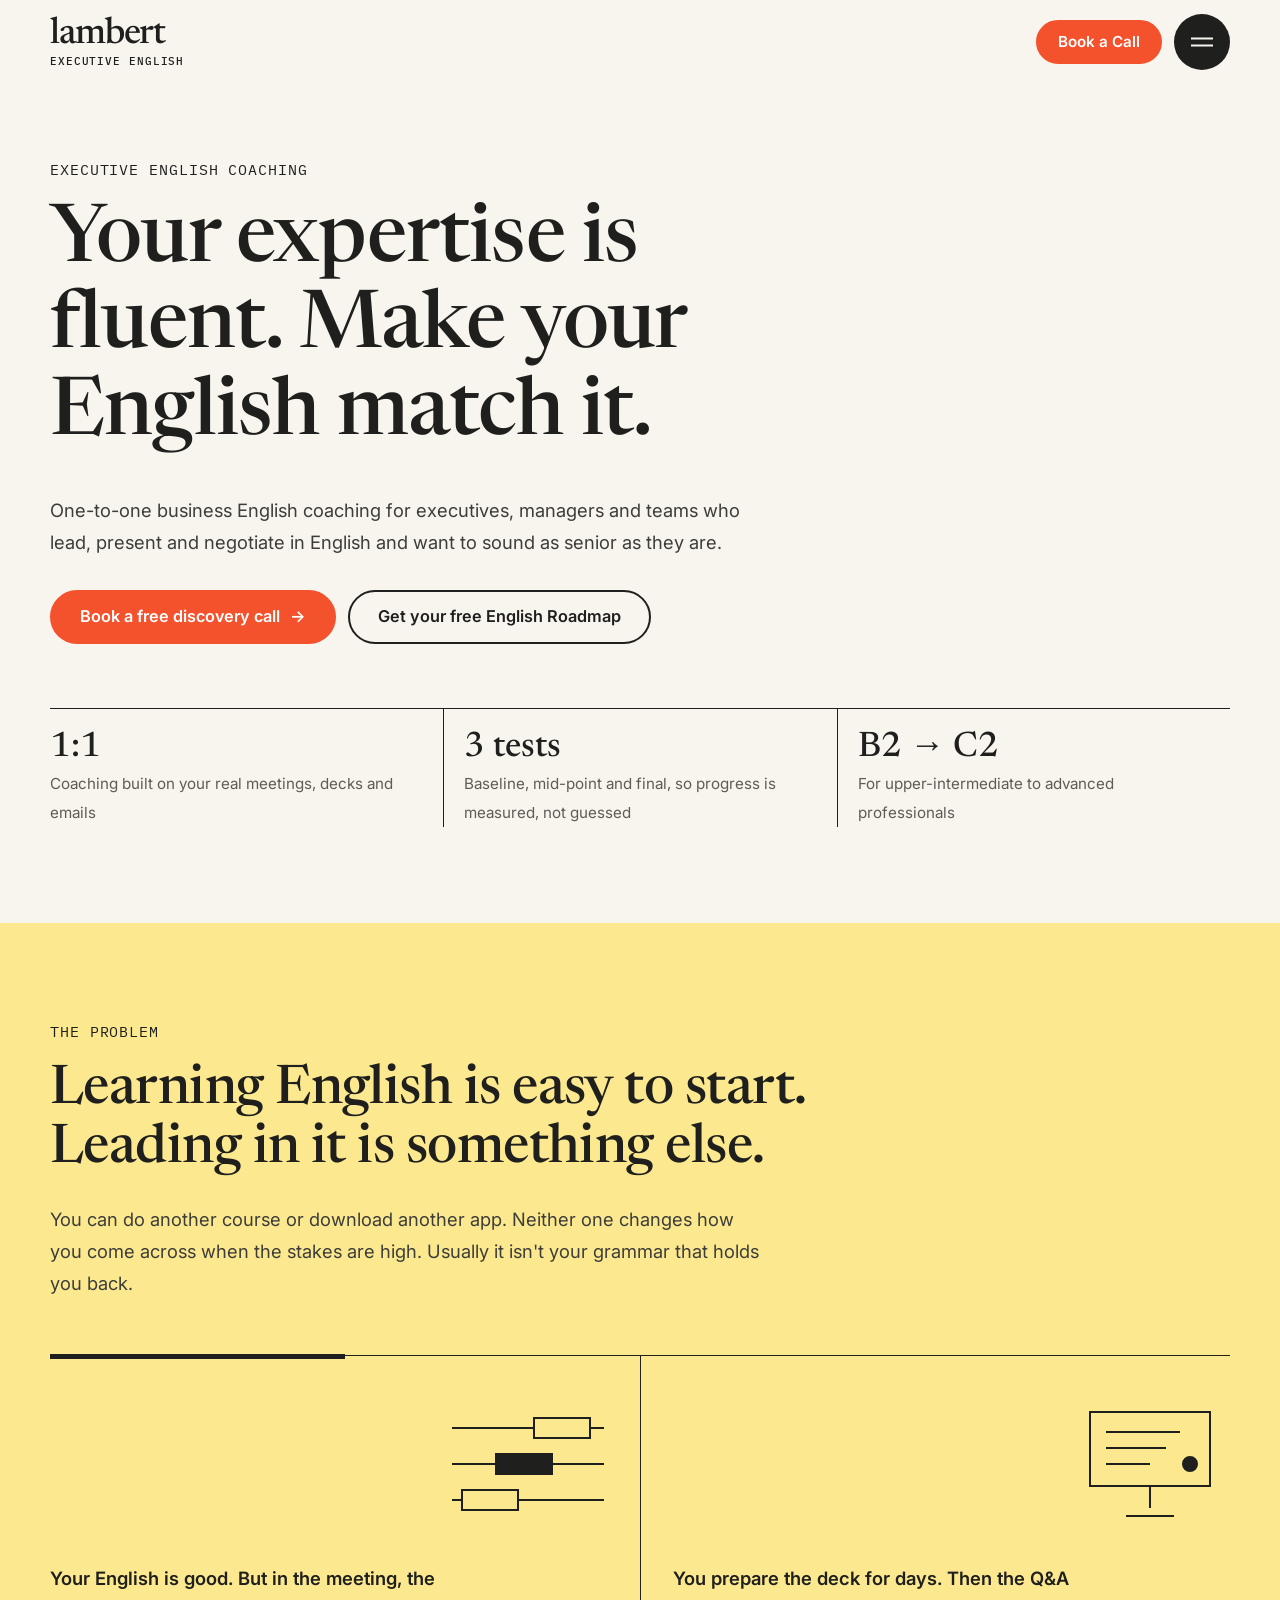
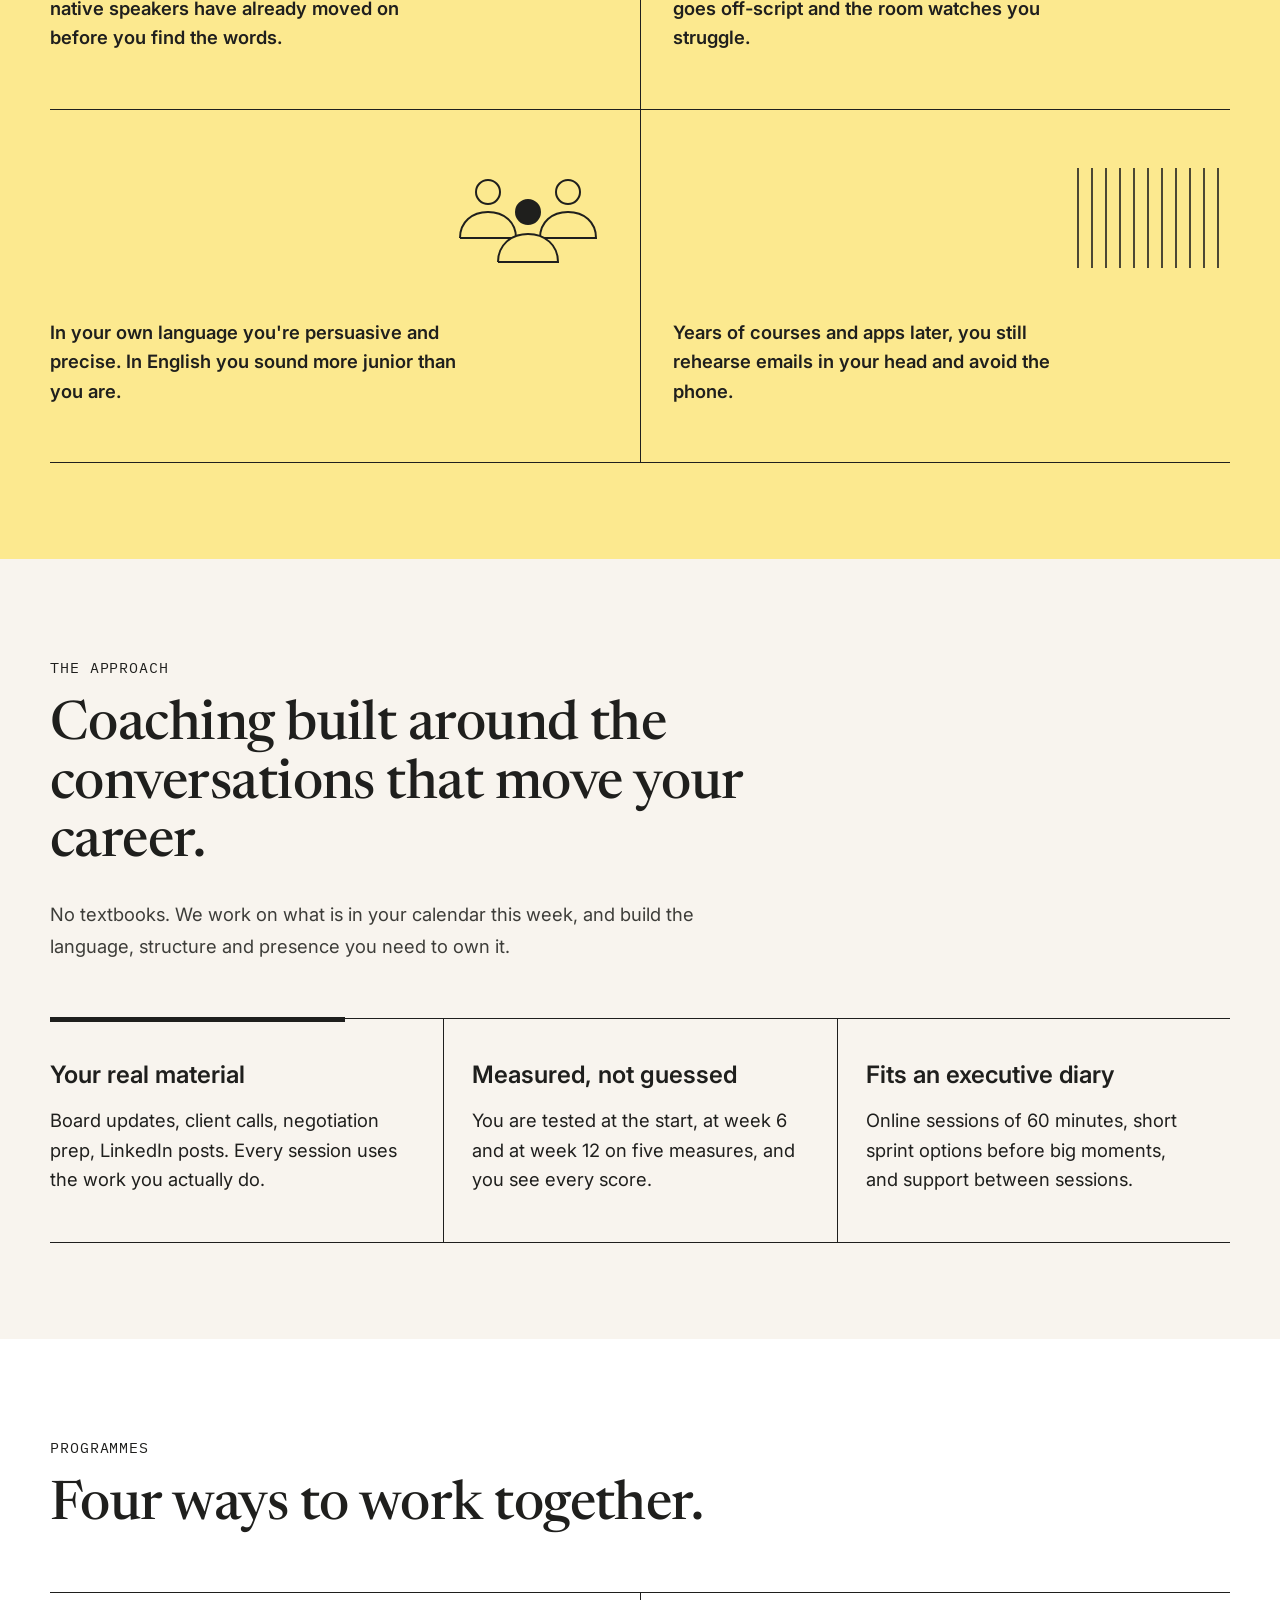
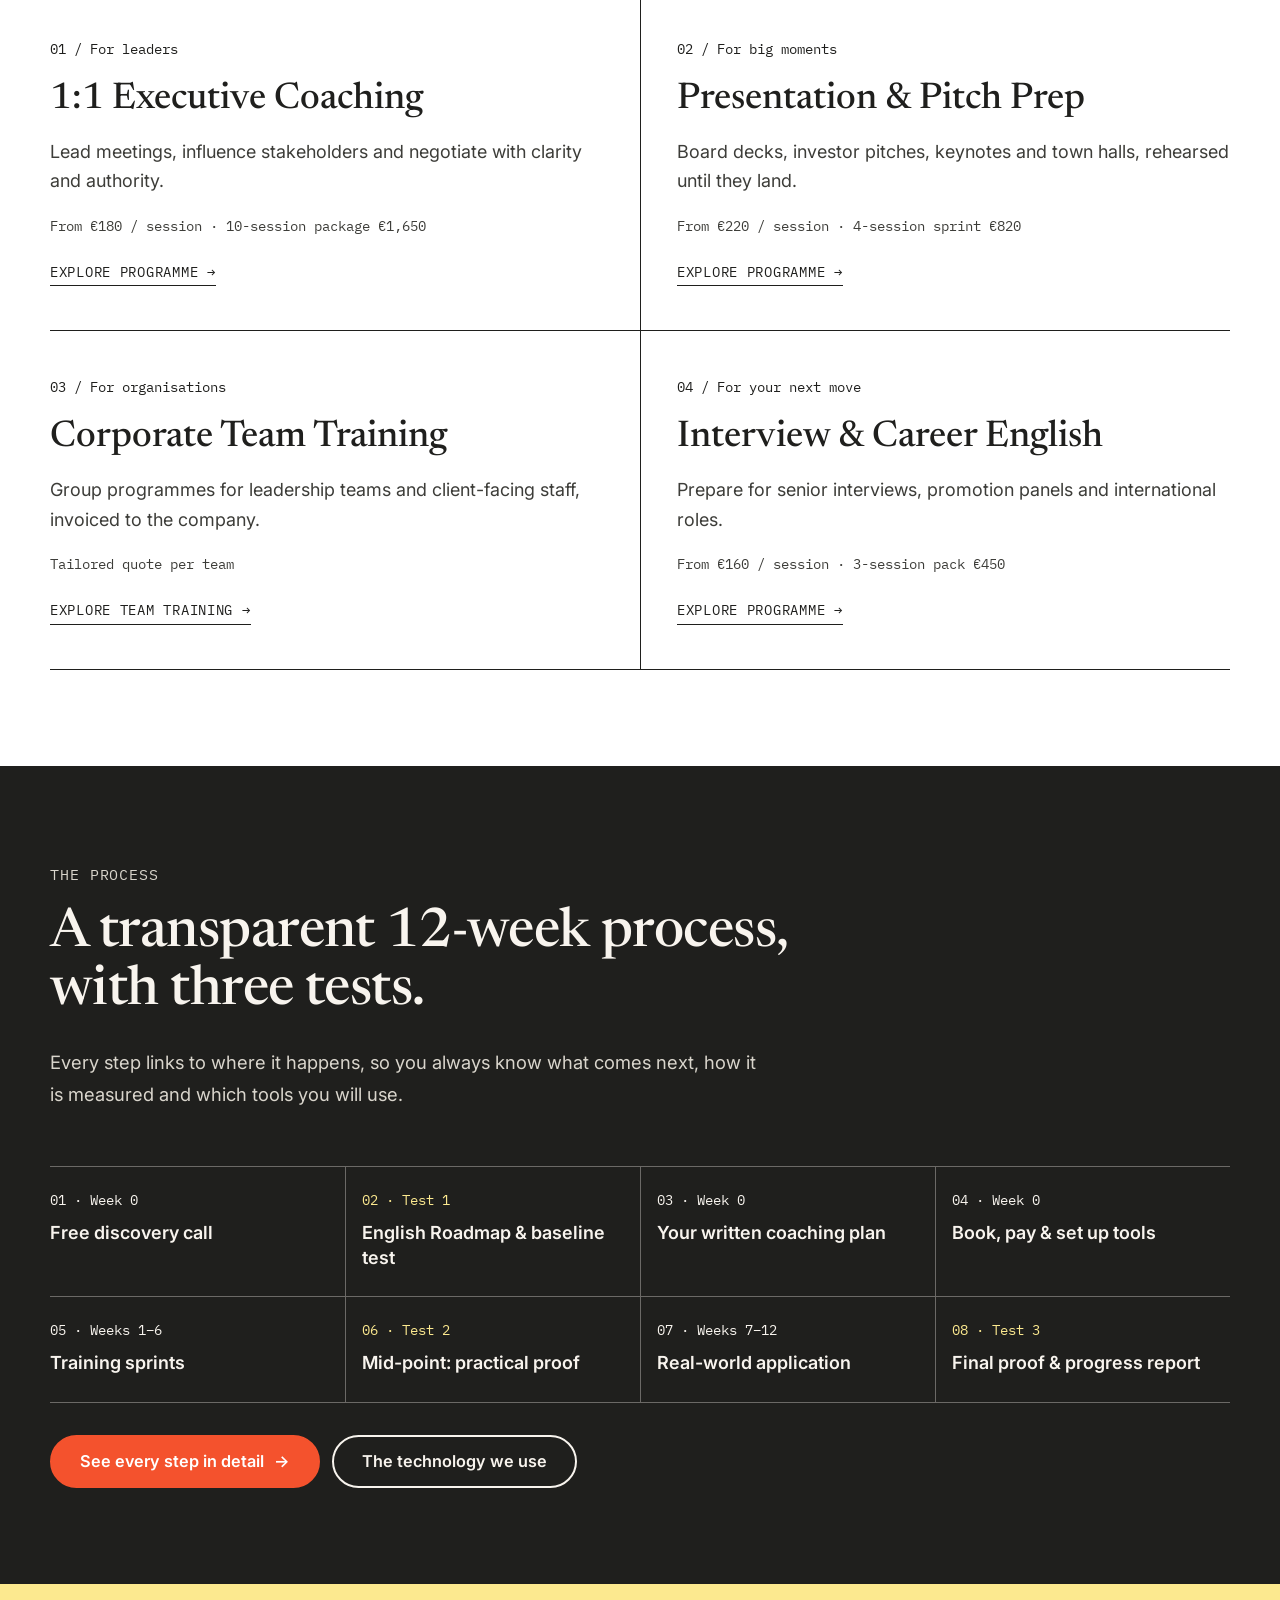
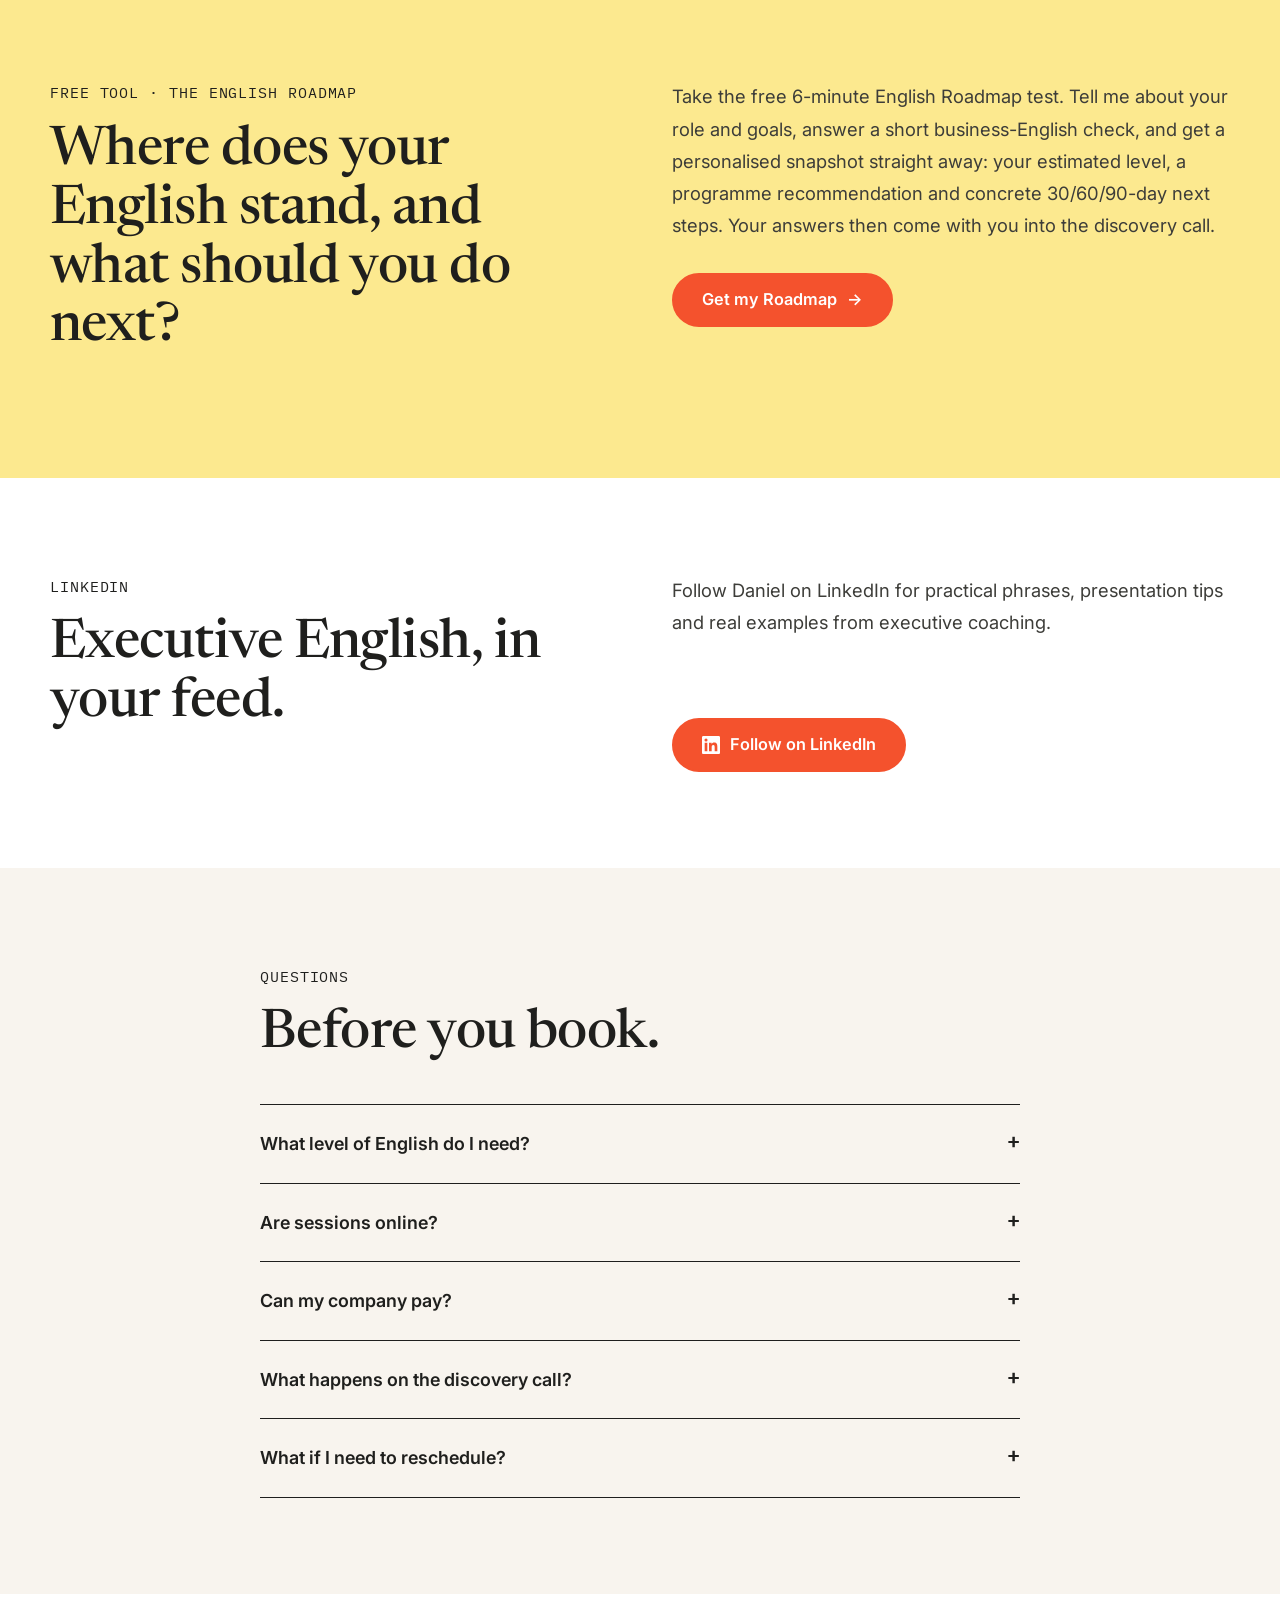
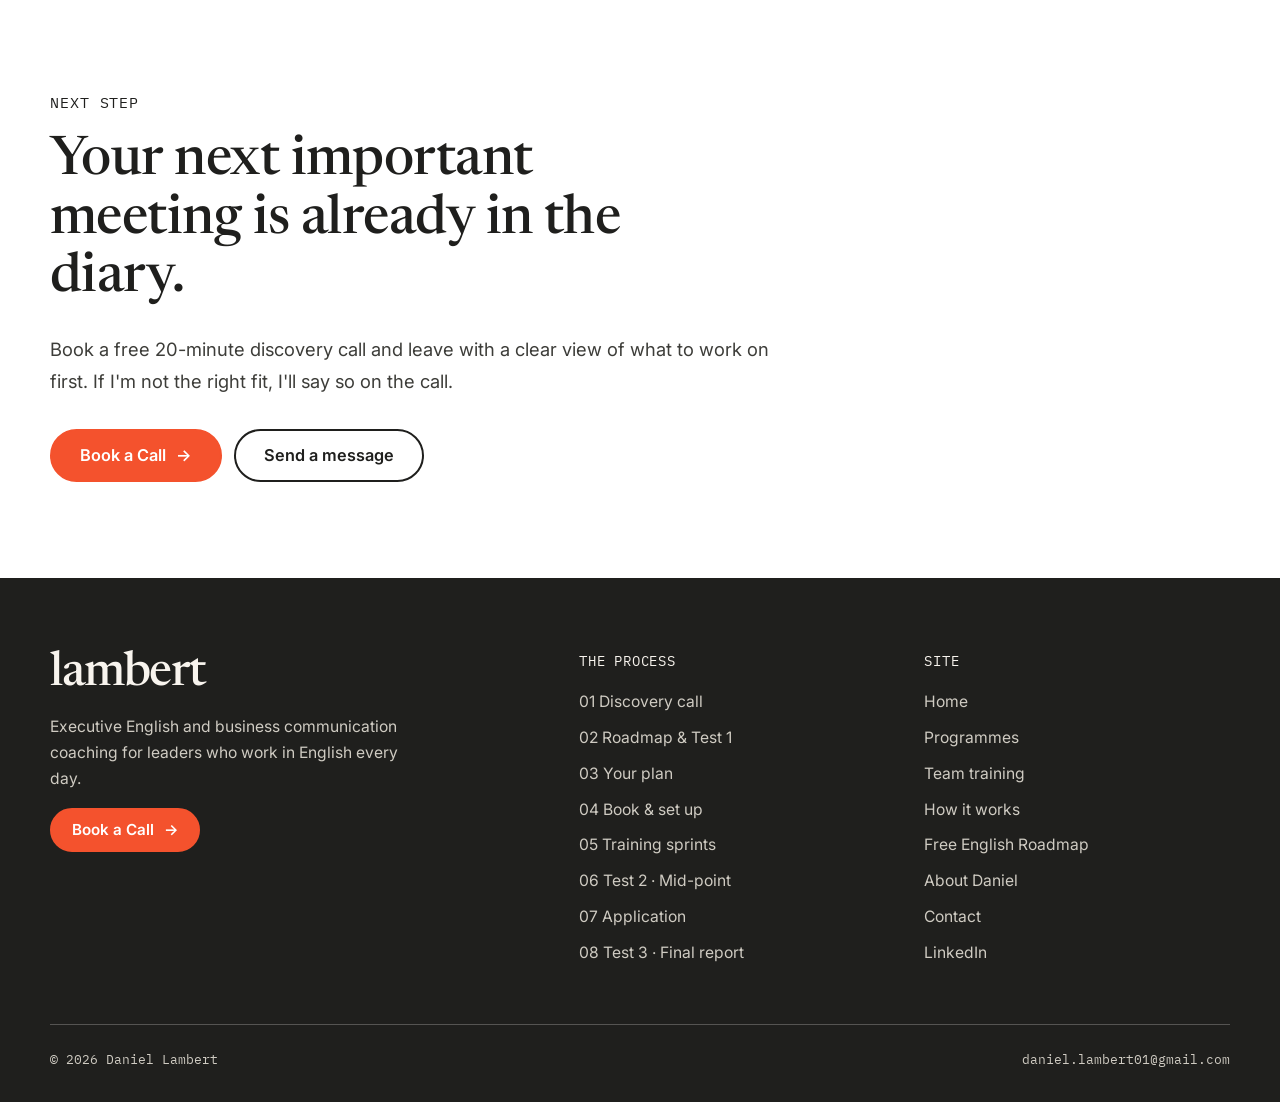
==== commit efea4191: "Run all tests online and accept any form of practical proof - Baseline interview is live online (Zoo" ====
--- a/index.html
+++ b/index.html
@@ -156,9 +156,9 @@
         <a href="process.html#plan"><b>03 · Week 0</b><span>Your written coaching plan</span></a>
         <a href="book.html"><b>04 · Week 0</b><span>Book, pay &amp; set up tools</span></a>
         <a href="process.html#coaching"><b>05 · Weeks 1–6</b><span>Training sprints</span></a>
-        <a href="process.html#midpoint"><b class="is-test">06 · Test 2</b><span>Practical mid-point test</span></a>
+        <a href="process.html#midpoint"><b class="is-test">06 · Test 2</b><span>Mid-point: practical proof</span></a>
         <a href="process.html#apply"><b>07 · Weeks 7–12</b><span>Real-world application</span></a>
-        <a href="process.html#review"><b class="is-test">08 · Test 3</b><span>Practical final test &amp; report</span></a>
+        <a href="process.html#review"><b class="is-test">08 · Test 3</b><span>Final proof &amp; progress report</span></a>
       </nav>
       <div class="btn-row">
         <a class="btn" href="process.html">See every step in detail <span class="arrow">→</span></a>
@@ -203,7 +203,7 @@
       <h2>Before you book.</h2>
       <div class="faq" style="margin-top:40px">
         <details><summary>What level of English do I need?</summary><p>Most clients are upper-intermediate (B2) or above. The coaching focuses on precision, nuance and impact, not basic grammar. If you are below B2, the assessment will tell you, and I'll recommend a better first step.</p></details>
-        <details><summary>Are sessions online?</summary><p>Yes, by Zoom, Teams or Google Meet. In-person sessions and on-site corporate workshops can be arranged on request.</p></details>
+        <details><summary>Are sessions online?</summary><p>Yes. Everything, including sessions, the assessment interview and the tests, runs online on Zoom, Microsoft Teams or Google Meet. On-site corporate workshops can be arranged on request.</p></details>
         <details><summary>Can my company pay?</summary><p>Yes. Corporate invoicing is available for every programme. Choose "Company is paying" in the assessment or contact me, and I'll prepare the paperwork your HR or L&amp;D team needs.</p></details>
         <details><summary>What happens on the discovery call?</summary><p>It's a free 20-minute conversation about your role, upcoming challenges and goals. If we're a good fit, you'll receive a written coaching plan within 48 hours. If we're not, I'll tell you honestly and point you to something better suited.</p></details>
         <details><summary>What if I need to reschedule?</summary><p>Sessions can be moved free of charge with 24 hours' notice through your booking confirmation link.</p></details>
--- a/css/styles.css
+++ b/css/styles.css
@@ -291,6 +291,11 @@
   .test-grid { grid-template-columns: 1fr; }
   .test-grid > div { border-left: 0; padding: 32px 0; border-bottom: 1px solid var(--rule); }
 }
+.proof { margin-top: 64px; }
+.proof-list { list-style: none; margin: 0; padding: 0; display: grid; grid-template-columns: repeat(3, 1fr); border-top: 1px solid var(--rule); }
+.proof-list li { padding: 20px 20px 22px 0; border-bottom: 1px solid var(--rule); font-size: 1rem; color: var(--ink-soft); }
+.proof-list b { display: block; color: var(--ink); font-size: 1.05rem; margin-bottom: 4px; }
+@media (max-width: 760px) { .proof-list { grid-template-columns: 1fr; } }
 .table-wrap { overflow-x: auto; margin-top: 64px; }
 .test-table { width: 100%; border-collapse: collapse; font-size: 1rem; min-width: 560px; }
 .test-table th { font-family: var(--mono); font-weight: 400; font-size: .8rem; text-transform: uppercase; letter-spacing: .05em; text-align: left; padding: 12px 16px 12px 0; border-bottom: 2px solid var(--rule); }
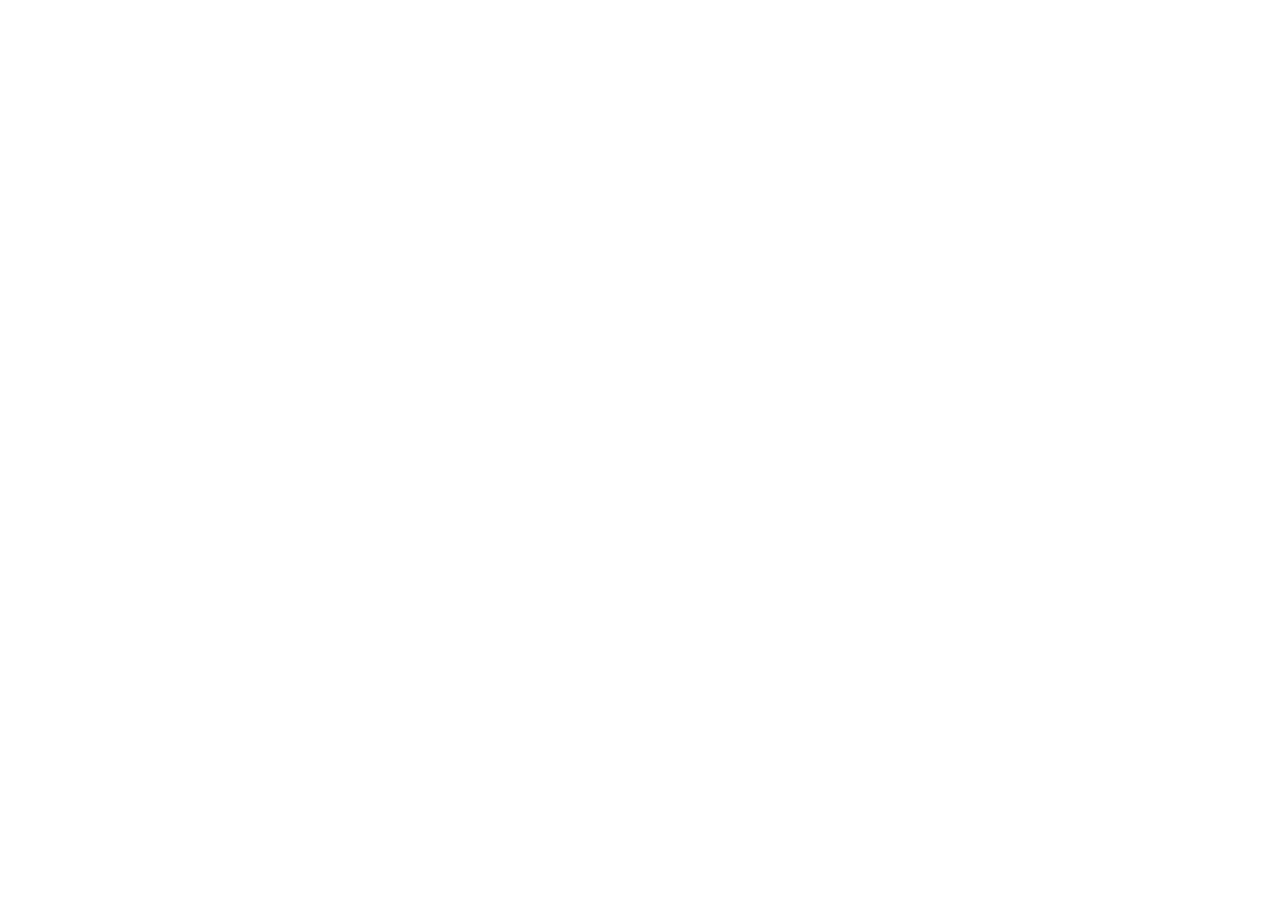
==== commit 6aa75d29: "Forward all pages to the merged Novalingua site Daniel Lambert Executive English is now Novalingua E" ====
--- a/index.html
+++ b/index.html
@@ -3,229 +3,13 @@
 <head>
   <meta charset="utf-8">
   <meta name="viewport" content="width=device-width, initial-scale=1">
-  <title>Daniel Lambert — Executive English Coaching</title>
-  <meta name="description" content="Executive English and business communication coaching for leaders. Speak with authority in meetings, presentations, negotiations and interviews.">
-  <link rel="preconnect" href="https://fonts.googleapis.com">
-  <link rel="preconnect" href="https://fonts.gstatic.com" crossorigin>
-  <link href="https://fonts.googleapis.com/css2?family=IBM+Plex+Mono:wght@400&family=Inter:wght@400;500;600&family=Newsreader:ital,opsz,wght@0,6..72,400;0,6..72,500;1,6..72,400&display=swap" rel="stylesheet">
-  <link rel="stylesheet" href="css/styles.css">
+  <title>Novalingua</title>
+  <meta name="robots" content="noindex">
+  <link rel="canonical" href="https://daniellambert01-stack.github.io/novalingua/index.html">
+  <meta http-equiv="refresh" content="0; url=https://daniellambert01-stack.github.io/novalingua/index.html">
+  <script>location.replace("https://daniellambert01-stack.github.io/novalingua/index.html" + location.search + location.hash);</script>
 </head>
-<body data-page="home">
-
-<main>
-  <!-- Hero -->
-  <section class="hero">
-    <div class="container">
-      <span class="label">Executive English Coaching</span>
-      <h1>Your expertise is fluent. Make your English match it.</h1>
-      <p class="lead">One-to-one business English coaching for executives, managers and teams who lead, present and negotiate in English and want to sound as senior as they are.</p>
-      <div class="btn-row">
-        <a class="btn" data-link="discovery">Book a free discovery call <span class="arrow">→</span></a>
-        <a class="btn btn--outline" href="assessment.html">Get your free English Roadmap</a>
-      </div>
-      <div class="hero-meta">
-        <div><strong>1:1</strong><span>Coaching built on your real meetings, decks and emails</span></div>
-        <div><strong>3 tests</strong><span>Baseline, mid-point and final, so progress is measured, not guessed</span></div>
-        <div><strong>B2 → C2</strong><span>For upper-intermediate to advanced professionals</span></div>
-      </div>
-    </div>
-  </section>
-
-  <!-- The problem -->
-  <section class="section section--yellow">
-    <div class="container">
-      <div class="section-head">
-        <span class="label">The problem</span>
-        <h2>Learning English is easy to start. Leading in it is something else.</h2>
-        <p class="lead">You can do another course or download another app. Neither one changes how you come across when the stakes are high. Usually it isn't your grammar that holds you back.</p>
-      </div>
-
-      <div class="rule-grid">
-        <div class="rule-cell">
-          <svg class="icon icon--sliders" viewBox="0 0 160 120" fill="none" stroke="currentColor" stroke-width="2" aria-hidden="true">
-            <line x1="4" y1="24" x2="156" y2="24"/><rect x="86" y="14" width="56" height="20" fill="var(--yellow)"/>
-            <line x1="4" y1="60" x2="156" y2="60"/><rect x="48" y="50" width="56" height="20" fill="currentColor"/>
-            <line x1="4" y1="96" x2="156" y2="96"/><rect x="14" y="86" width="56" height="20" fill="var(--yellow)"/>
-          </svg>
-          <p>Your English is good. But in the meeting, the native speakers have already moved on before you find the words.</p>
-        </div>
-        <div class="rule-cell">
-          <svg class="icon" viewBox="0 0 160 120" fill="none" stroke="currentColor" stroke-width="2" aria-hidden="true">
-            <rect x="20" y="8" width="120" height="74"/><line x1="36" y1="28" x2="110" y2="28"/><line x1="36" y1="44" x2="96" y2="44"/><line x1="36" y1="60" x2="80" y2="60"/>
-            <line x1="80" y1="82" x2="80" y2="104"/><line x1="56" y1="112" x2="104" y2="112"/><circle cx="120" cy="60" r="7" fill="currentColor"/>
-          </svg>
-          <p>You prepare the deck for days. Then the Q&amp;A goes off-script and the room watches you struggle.</p>
-        </div>
-        <div class="rule-cell">
-          <svg class="icon" viewBox="0 0 160 120" fill="none" stroke="currentColor" stroke-width="2" aria-hidden="true">
-            <circle cx="40" cy="34" r="12"/><path d="M12 80c0-16 12-26 28-26s28 10 28 26z"/>
-            <circle cx="120" cy="34" r="12"/><path d="M92 80c0-16 12-26 28-26s28 10 28 26z"/>
-            <circle cx="80" cy="54" r="12" fill="currentColor"/><path d="M50 104c0-17 13-28 30-28s30 11 30 28z" fill="var(--yellow)"/>
-          </svg>
-          <p>In your own language you're persuasive and precise. In English you sound more junior than you are.</p>
-        </div>
-        <div class="rule-cell">
-          <svg class="icon" viewBox="0 0 160 120" fill="none" stroke="currentColor" stroke-width="1.6" aria-hidden="true">
-            <line x1="8" y1="10" x2="8" y2="110"/><line x1="22" y1="10" x2="22" y2="110"/><line x1="36" y1="10" x2="36" y2="110"/>
-            <line x1="50" y1="10" x2="50" y2="110"/><line x1="64" y1="10" x2="64" y2="110"/><line x1="78" y1="10" x2="78" y2="110"/>
-            <line x1="92" y1="10" x2="92" y2="110"/><line x1="106" y1="10" x2="106" y2="110"/><line x1="120" y1="10" x2="120" y2="110"/>
-            <line x1="134" y1="10" x2="134" y2="110"/><line x1="148" y1="10" x2="148" y2="110"/>
-          </svg>
-          <p>Years of courses and apps later, you still rehearse emails in your head and avoid the phone.</p>
-        </div>
-      </div>
-    </div>
-  </section>
-
-  <!-- The approach -->
-  <section class="section">
-    <div class="container">
-      <div class="section-head">
-        <span class="label">The approach</span>
-        <h2>Coaching built around the conversations that move your career.</h2>
-        <p class="lead">No textbooks. We work on what is in your calendar this week, and build the language, structure and presence you need to own it.</p>
-      </div>
-      <div class="rule-grid rule-grid--3">
-        <div class="rule-cell">
-          <h3>Your real material</h3>
-          <p style="font-weight:400">Board updates, client calls, negotiation prep, LinkedIn posts. Every session uses the work you actually do.</p>
-        </div>
-        <div class="rule-cell">
-          <h3>Measured, not guessed</h3>
-          <p style="font-weight:400">You are tested at the start, at week 6 and at week 12 on five measures, and you see every score.</p>
-        </div>
-        <div class="rule-cell">
-          <h3>Fits an executive diary</h3>
-          <p style="font-weight:400">Online sessions of 60 minutes, short sprint options before big moments, and support between sessions.</p>
-        </div>
-      </div>
-    </div>
-  </section>
-
-  <!-- Programmes -->
-  <section class="section section--white">
-    <div class="container">
-      <div class="section-head">
-        <span class="label">Programmes</span>
-        <h2>Four ways to work together.</h2>
-      </div>
-      <div class="offers">
-        <article class="offer">
-          <span class="num">01 / For leaders</span>
-          <h3>1:1 Executive Coaching</h3>
-          <p>Lead meetings, influence stakeholders and negotiate with clarity and authority.</p>
-          <p class="price" data-price="executive"></p>
-          <div class="btn-row"><a class="text-link" href="programmes.html#executive">Explore programme →</a></div>
-        </article>
-        <article class="offer">
-          <span class="num">02 / For big moments</span>
-          <h3>Presentation &amp; Pitch Prep</h3>
-          <p>Board decks, investor pitches, keynotes and town halls, rehearsed until they land.</p>
-          <p class="price" data-price="presentation"></p>
-          <div class="btn-row"><a class="text-link" href="programmes.html#presentation">Explore programme →</a></div>
-        </article>
-        <article class="offer">
-          <span class="num">03 / For organisations</span>
-          <h3>Corporate Team Training</h3>
-          <p>Group programmes for leadership teams and client-facing staff, invoiced to the company.</p>
-          <p class="price" data-price="corporate"></p>
-          <div class="btn-row"><a class="text-link" href="training.html">Explore team training →</a></div>
-        </article>
-        <article class="offer">
-          <span class="num">04 / For your next move</span>
-          <h3>Interview &amp; Career English</h3>
-          <p>Prepare for senior interviews, promotion panels and international roles.</p>
-          <p class="price" data-price="interview"></p>
-          <div class="btn-row"><a class="text-link" href="programmes.html#interview">Explore programme →</a></div>
-        </article>
-      </div>
-    </div>
-  </section>
-
-  <!-- Process -->
-  <section class="section section--ink">
-    <div class="container">
-      <div class="section-head">
-        <span class="label">The process</span>
-        <h2>A transparent 12-week process, with three tests.</h2>
-        <p class="lead">Every step links to where it happens, so you always know what comes next, how it is measured and which tools you will use.</p>
-      </div>
-      <nav class="strip" aria-label="Coaching process">
-        <a data-link="discovery"><b>01 · Week 0</b><span>Free discovery call</span></a>
-        <a href="assessment.html"><b class="is-test">02 · Test 1</b><span>English Roadmap &amp; baseline test</span></a>
-        <a href="process.html#plan"><b>03 · Week 0</b><span>Your written coaching plan</span></a>
-        <a href="book.html"><b>04 · Week 0</b><span>Book, pay &amp; set up tools</span></a>
-        <a href="process.html#coaching"><b>05 · Weeks 1–6</b><span>Training sprints</span></a>
-        <a href="process.html#midpoint"><b class="is-test">06 · Test 2</b><span>Mid-point: practical proof</span></a>
-        <a href="process.html#apply"><b>07 · Weeks 7–12</b><span>Real-world application</span></a>
-        <a href="process.html#review"><b class="is-test">08 · Test 3</b><span>Final proof &amp; progress report</span></a>
-      </nav>
-      <div class="btn-row">
-        <a class="btn" href="process.html">See every step in detail <span class="arrow">→</span></a>
-        <a class="btn btn--outline" href="process.html#tools">The technology we use</a>
-      </div>
-    </div>
-  </section>
-
-  <!-- Assessment CTA -->
-  <section class="section section--yellow">
-    <div class="container split">
-      <div>
-        <span class="label">Free tool · The English Roadmap</span>
-        <h2>Where does your English stand, and what should you do next?</h2>
-      </div>
-      <div>
-        <p class="lead">Take the free 6-minute English Roadmap test. Tell me about your role and goals, answer a short business-English check, and get a personalised snapshot straight away: your estimated level, a programme recommendation and concrete 30/60/90-day next steps. Your answers then come with you into the discovery call.</p>
-        <div class="btn-row"><a class="btn" href="assessment.html">Get my Roadmap <span class="arrow">→</span></a></div>
-      </div>
-    </div>
-  </section>
-
-  <!-- LinkedIn -->
-  <section class="section section--white">
-    <div class="container split">
-      <div>
-        <span class="label">LinkedIn</span>
-        <h2>Executive English, in your feed.</h2>
-      </div>
-      <div>
-        <p class="lead">Follow Daniel on LinkedIn for practical phrases, presentation tips and real examples from executive coaching.</p>
-        <span class="linkedin-badge" data-followers></span>
-        <div class="btn-row"><a class="btn" data-link="linkedin"><svg width="18" height="18" viewBox="0 0 24 24" fill="currentColor" aria-hidden="true"><path d="M20.45 20.45h-3.56v-5.57c0-1.33-.02-3.04-1.85-3.04-1.85 0-2.14 1.45-2.14 2.94v5.67H9.35V9h3.41v1.56h.05c.48-.9 1.64-1.85 3.37-1.85 3.6 0 4.27 2.37 4.27 5.46v6.28zM5.34 7.43a2.06 2.06 0 1 1 0-4.13 2.06 2.06 0 0 1 0 4.13zM7.12 20.45H3.56V9h3.56v11.45zM22.22 0H1.77C.79 0 0 .77 0 1.73v20.54C0 23.23.79 24 1.77 24h20.45c.98 0 1.78-.77 1.78-1.73V1.73C24 .77 23.2 0 22.22 0z"/></svg> Follow on LinkedIn</a></div>
-      </div>
-    </div>
-  </section>
-
-  <!-- FAQ -->
-  <section class="section">
-    <div class="container narrow">
-      <span class="label">Questions</span>
-      <h2>Before you book.</h2>
-      <div class="faq" style="margin-top:40px">
-        <details><summary>What level of English do I need?</summary><p>Most clients are upper-intermediate (B2) or above. The coaching focuses on precision, nuance and impact, not basic grammar. If you are below B2, the assessment will tell you, and I'll recommend a better first step.</p></details>
-        <details><summary>Are sessions online?</summary><p>Yes. Everything, including sessions, the assessment interview and the tests, runs online on Zoom, Microsoft Teams or Google Meet. On-site corporate workshops can be arranged on request.</p></details>
-        <details><summary>Can my company pay?</summary><p>Yes. Corporate invoicing is available for every programme. Choose "Company is paying" in the assessment or contact me, and I'll prepare the paperwork your HR or L&amp;D team needs.</p></details>
-        <details><summary>What happens on the discovery call?</summary><p>It's a free 20-minute conversation about your role, upcoming challenges and goals. If we're a good fit, you'll receive a written coaching plan within 48 hours. If we're not, I'll tell you honestly and point you to something better suited.</p></details>
-        <details><summary>What if I need to reschedule?</summary><p>Sessions can be moved free of charge with 24 hours' notice through your booking confirmation link.</p></details>
-      </div>
-    </div>
-  </section>
-
-  <!-- Final CTA -->
-  <section class="section section--white cta-band">
-    <div class="container">
-      <span class="label">Next step</span>
-      <h2>Your next important meeting is already in the diary.</h2>
-      <p class="lead">Book a free 20-minute discovery call and leave with a clear view of what to work on first. If I'm not the right fit, I'll say so on the call.</p>
-      <div class="btn-row">
-        <a class="btn" data-link="discovery">Book a Call <span class="arrow">→</span></a>
-        <a class="btn btn--outline" href="contact.html">Send a message</a>
-      </div>
-    </div>
-  </section>
-</main>
-
-<script src="js/config.js"></script>
-<script src="js/main.js"></script>
+<body style="font-family:system-ui,sans-serif;padding:40px">
+  <p>Daniel Lambert Executive English is now part of <a href="https://daniellambert01-stack.github.io/novalingua/index.html">Novalingua</a>.</p>
 </body>
 </html>
